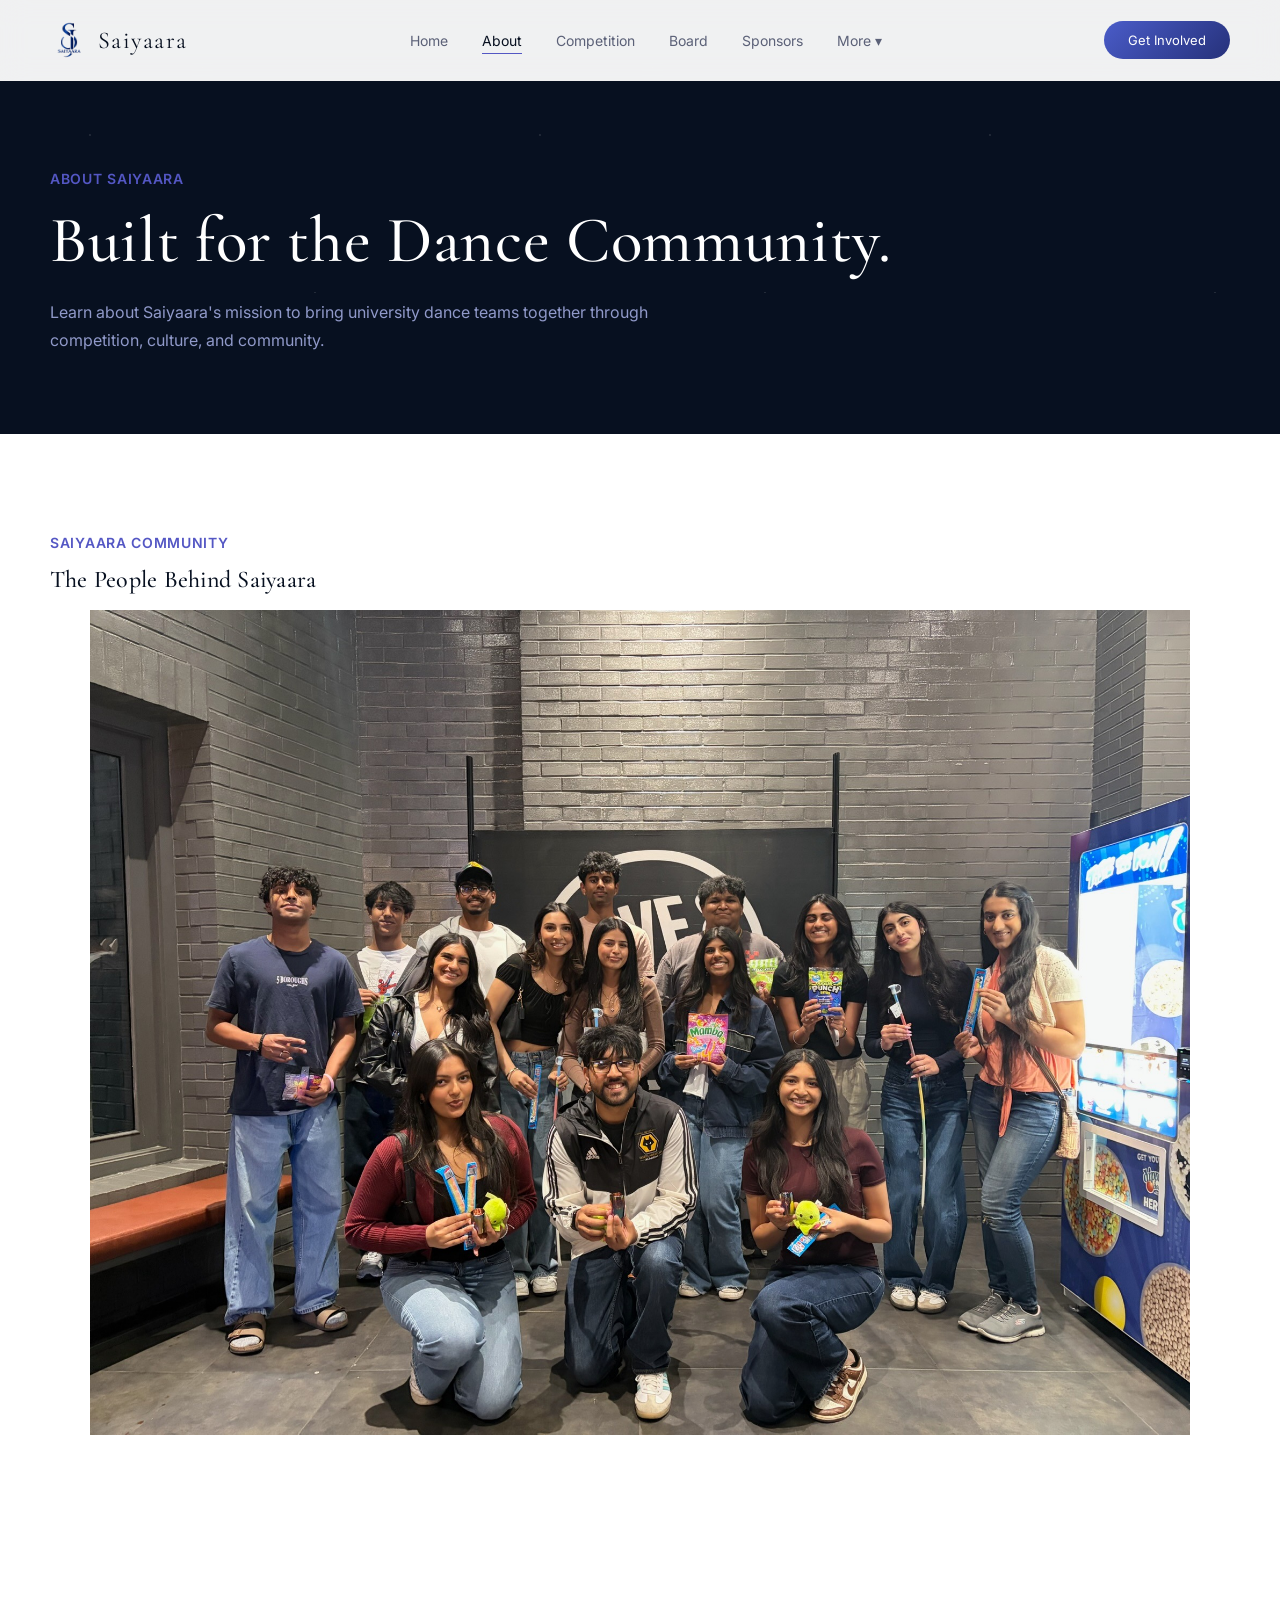
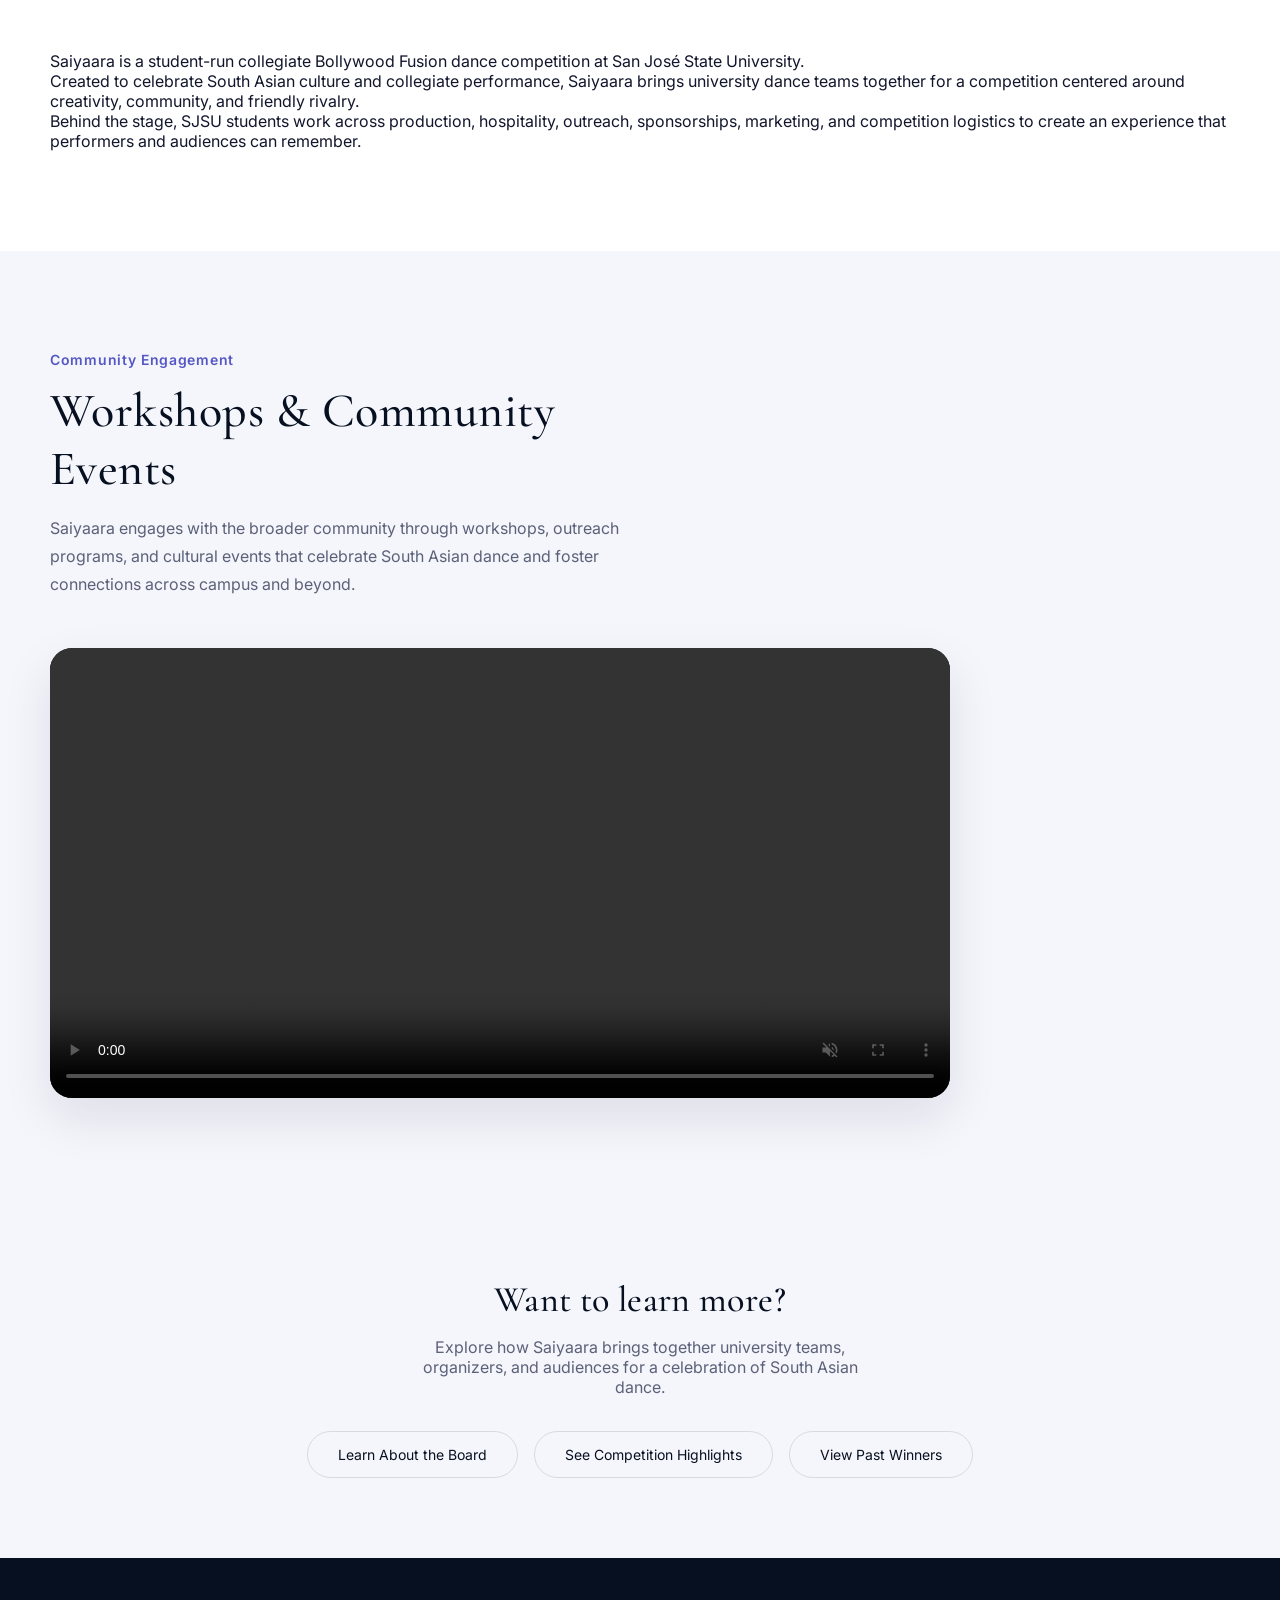
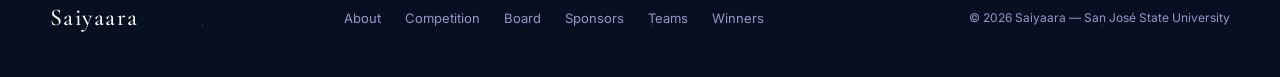
==== about.html @ f49c3f28 "added bonding pictures and placeholders" ====
<!DOCTYPE html>
<html lang="en">
<head>
  <meta charset="UTF-8">
  <meta name="viewport" content="width=device-width, initial-scale=1.0">
  <title>About — Saiyaara</title>
  <link rel="stylesheet" href="styles.css?v=6">
</head>

<body>

  <header id="siteHeader">
    <nav class="wrap">

      <a href="index.html" class="brand">
        <img
          src="logo-monogram.png"
          alt="Saiyaara monogram"
          class="brand-mark"
        >
        <span class="brand-name">Saiyaara</span>
      </a>

      <div class="nav-links" id="navLinks">
        <a href="index.html">Home</a>
        <a href="about.html" class="active">About</a>
        <a href="comp.html">Competition</a>
        <a href="team.html">Board</a>
        <a href="sponsors.html">Sponsors</a>

        <div class="dropdown">
          <a href="#" class="drop-btn">More ▾</a>

          <div class="dropdown-content">
            <a href="teams.html">Teams</a>
            <a href="winners.html">Winners</a>
            <a href="history.html">History</a>
          </div>
        </div>
      </div>

      <a href="join.html" class="nav-cta">
        Get Involved
      </a>

      <button
        class="menu-btn"
        id="menuBtn"
        type="button"
        aria-label="Toggle menu"
      >
        ☰
      </button>

    </nav>
  </header>


  <main>

    <!-- About Hero -->
    <section class="page-hero navy-band">

      <div class="stars"></div>

      <div class="wrap">

        <div class="kicker">
          ABOUT SAIYAARA
        </div>

        <h1>
          Built for the Dance Community.
        </h1>

        <p>
          Learn about Saiyaara's mission to bring university dance teams
          together through competition, culture, and community.
        </p>

      </div>

    </section>
<section class="page-photo-feature">
  <div class="wrap page-photo-feature-grid">
    <div class="page-photo-copy">
      <div class="kicker">SAIYAARA COMMUNITY</div>
      <h2>The People Behind Saiyaara</h2>
    </div>
    <figure class="page-photo-frame"><img src="images/saiyaara-community-1.jpg" alt="Saiyaara community members together" loading="lazy"></figure>
  </div>
</section>



    <!-- About Copy -->
    <section>

      <div class="wrap about-grid">

        <div class="about-copy">

          <p>
            Saiyaara is a student-run collegiate Bollywood Fusion dance
            competition at San José State University.
          </p>

          <p>
            Created to celebrate South Asian culture and collegiate
            performance, Saiyaara brings university dance teams together
            for a competition centered around creativity, community,
            and friendly rivalry.
          </p>

          <p>
            Behind the stage, SJSU students work across production,
            hospitality, outreach, sponsorships, marketing, and
            competition logistics to create an experience that
            performers and audiences can remember.
          </p>

        </div>

      </div>

    </section>


    <!-- Workshops & Community Events -->
    <section class="soft-bg">

      <div class="wrap">

        <div class="section-head">

          <div class="kicker">
            Community Engagement
          </div>

          <h2>
            Workshops & Community Events
          </h2>

          <p>
            Saiyaara engages with the broader community through workshops,
            outreach programs, and cultural events that celebrate South
            Asian dance and foster connections across campus and beyond.
          </p>

        </div>


        <div class="workshop-video">

          <video
            autoplay
            muted
            loop
            playsinline
            controls
            preload="metadata"
          >
           <!-- about.html -->
<source src="media/hiphop-workshop.mp4" type="video/mp4">

            Your browser does not support the video tag.
          </video>

        </div>

      </div>

    </section>


    <!-- Learn More -->
    <section class="soft-bg tight">

      <div class="wrap" style="text-align:center;">

        <h2
          style="
            font-size:clamp(26px,3.4vw,36px);
            margin-bottom:16px;
          "
        >
          Want to learn more?
        </h2>

        <p
          style="
            color:var(--muted);
            max-width:480px;
            margin:0 auto 28px;
          "
        >
          Explore how Saiyaara brings together university teams,
          organizers, and audiences for a celebration of South Asian dance.
        </p>

        <div
          class="hero-actions"
          style="justify-content:center;"
        >

          <a
            href="team.html"
            class="btn btn-ghost"
          >
            Learn About the Board
          </a>

          <a
            href="reel.html"
            class="btn btn-ghost"
          >
            See Competition Highlights
          </a>

          <a
            href="winners.html"
            class="btn btn-ghost"
          >
            View Past Winners
          </a>

        </div>

      </div>

    </section>

  </main>


  <footer class="navy-band">

    <div class="stars"></div>

    <div class="wrap footer-row">

      <span class="brand-name serif">
        Saiyaara
      </span>

      <div class="foot-links">
        <a href="about.html">About</a>
        <a href="comp.html">Competition</a>
        <a href="team.html">Board</a>
        <a href="sponsors.html">Sponsors</a>
        <a href="teams.html">Teams</a>
        <a href="winners.html">Winners</a>
      </div>

      <span class="copyline">
        © 2026 Saiyaara — San José State University
      </span>

    </div>

  </footer>


  <script src="script.js"></script>

</body>
</html>
---- styles.css ----
@import url('https://fonts.googleapis.com/css2?family=Cormorant+Garamond:wght@400;500;600&family=Inter:wght@400;500;600;700&display=swap');


/* =========================================================
   VARIABLES
   ========================================================= */

:root {
  --paper: #ffffff;
  --paper-soft: #f5f6fb;

  --navy-deep: #071020;
  --navy: #141d4d;
  --navy-mid: #26317a;

  --indigo-light: #4a5cc9;

  --periwinkle: #5457c4;
  --periwinkle-light: #dedcf7;

  --ink: #12162c;
  --muted: #5b6178;
  --muted-on-navy: #9099c9;

  --hairline: rgba(15, 23, 55, 0.12);
  --hairline-on-navy: rgba(167, 165, 230, 0.2);

  --shadow: 0 20px 50px rgba(15, 23, 55, 0.10);
}


/* =========================================================
   RESET
   ========================================================= */

* {
  box-sizing: border-box;
}

html {
  scroll-behavior: smooth;
}

body {
  margin: 0;

  min-height: 100vh;

  display: flex;
  flex-direction: column;

  overflow-x: hidden;

  background: var(--paper);

  color: var(--ink);

  font-family: 'Inter', sans-serif;

  -webkit-font-smoothing: antialiased;
}

main {
  width: 100%;
}

h1,
h2,
h3,
.serif {
  margin: 0;

  color: var(--navy-deep);

  font-family: 'Cormorant Garamond', serif;
  font-weight: 500;
  letter-spacing: 0.01em;
}

p {
  margin: 0;
}

a {
  color: inherit;
  text-decoration: none;
}

img {
  display: block;
  max-width: 100%;
}

.wrap {
  width: min(100% - 64px, 1180px);
  margin: 0 auto;
}

@media (max-width: 640px) {
  .wrap {
    width: min(100% - 40px, 1180px);
  }
}


/* =========================================================
   NAVIGATION
   ========================================================= */

header {
  position: fixed;
  top: 0;
  left: 0;
  right: 0;

  z-index: 100;

  padding: 18px 0;

  background: rgba(255, 255, 255, 0.94);

  border-bottom: 1px solid transparent;

  backdrop-filter: blur(14px);
  -webkit-backdrop-filter: blur(14px);

  transition:
    padding 0.25s ease,
    background 0.25s ease,
    border-color 0.25s ease;
}

header.scrolled {
  padding: 12px 0;

  border-color: var(--hairline);
}

nav.wrap {
  min-height: 44px;

  display: flex;
  align-items: center;
  justify-content: space-between;
}


/* Brand */

.brand {
  display: flex;
  align-items: center;

  gap: 10px;
}

.brand-mark {
  width: 38px;
  height: 38px;

  object-fit: contain;
}

.brand-name {
  color: var(--navy-deep);

  font-family: 'Cormorant Garamond', serif;

  font-size: 24px;

  letter-spacing: 0.06em;
}


/* Navigation links */

.nav-links {
  display: flex;
  align-items: center;

  gap: 34px;

  font-size: 14px;
}

.nav-links a {
  position: relative;

  padding: 5px 0;

  color: var(--muted);

  transition: color 0.2s ease;
}

.nav-links a:hover,
.nav-links a.active {
  color: var(--navy-deep);
}

.nav-links a::after {
  content: "";

  position: absolute;

  left: 0;
  bottom: 0;

  width: 0;
  height: 1px;

  background: var(--periwinkle);

  transition: width 0.25s ease;
}

.nav-links a:hover::after,
.nav-links a.active::after {
  width: 100%;
}


/* CTA */

.nav-cta {
  padding: 11px 24px;

  border-radius: 100px;

  color: white;

  background:
    linear-gradient(
      135deg,
      var(--indigo-light),
      var(--navy-mid)
    );

  font-size: 13px;

  transition:
    transform 0.2s ease,
    box-shadow 0.2s ease;
}

.nav-cta:hover {
  transform: translateY(-2px);

  box-shadow:
    0 10px 25px rgba(74, 92, 201, 0.35);
}


/* Mobile menu */

.menu-btn {
  display: none;

  border: 0;

  background: none;

  color: var(--navy-deep);

  font-size: 26px;

  cursor: pointer;
}


/* Dropdown */

.dropdown {
  position: relative;
}

.drop-btn {
  cursor: pointer;
}

.dropdown-content {
  position: absolute;

  top: calc(100% + 10px);
  left: -14px;

  display: none;

  min-width: 165px;

  overflow: hidden;

  border-radius: 10px;

  background: white;

  border: 1px solid var(--hairline);

  box-shadow:
    0 14px 35px rgba(10, 16, 41, 0.14);
}

.dropdown:hover .dropdown-content {
  display: block;
}

.dropdown-content a {
  display: block;

  padding: 12px 16px;
}

.dropdown-content a:hover {
  background: var(--paper-soft);
}


/* Homepage dark nav */

.homepage > #siteHeader {
  position: sticky;

  background: rgba(6, 14, 31, 0.96);

  border-bottom:
    1px solid rgba(255, 255, 255, 0.10);
}

.homepage .brand-name,
.homepage .nav-links a,
.homepage .drop-btn {
  color: #dce4ff;
}

.homepage .nav-links a:hover,
.homepage .nav-links a.active {
  color: white;
}

.homepage .menu-btn {
  color: white;
}

.homepage .dropdown-content {
  background: #0d1832;

  border-color:
    rgba(255, 255, 255, 0.12);
}

.homepage .dropdown-content a {
  color: #dce4ff;
}

.homepage .dropdown-content a:hover {
  color: white;

  background:
    rgba(84, 87, 196, 0.2);
}


/* Responsive navigation */

@media (max-width: 860px) {

  .nav-links {
    position: fixed;

    top: 0;
    right: 0;

    width: min(80vw, 340px);
    height: 100vh;

    display: flex;
    flex-direction: column;
    justify-content: center;

    gap: 26px;

    padding: 40px;

    background: white;

    transform: translateX(100%);

    transition: transform 0.35s ease;

    box-shadow:
      -20px 0 50px rgba(15, 23, 55, 0.15);
  }

  .homepage .nav-links {
    background: #071020;
  }

  .nav-links.open {
    transform: translateX(0);
  }

  .menu-btn {
    display: block;

    z-index: 120;
  }

  .nav-cta {
    display: none;
  }

  .dropdown-content {
    position: static;

    display: block;

    border: 0;

    background: transparent;

    box-shadow: none;
  }
}


/* =========================================================
   HOME HERO
   ========================================================= */

.hero-reference {
  position: relative;

  width: 100%;

  height: calc(100svh - 80px);

  min-height: 690px;

  max-height: 1000px;

  padding: 0;

  overflow: hidden;

  isolation: isolate;

  background: #061020;
}

.hero-reference-image {
  position: absolute;

  inset: 0;

  width: 100%;
  height: 100%;

  object-fit: cover;

  object-position: center center;

  z-index: 0;
}


/* Slight depth overlay */

.hero-reference::after {
  content: "";

  position: absolute;

  inset: 0;

  z-index: 1;

  pointer-events: none;

  background:
    linear-gradient(
      to bottom,
      rgba(2, 7, 20, 0.02),
      rgba(2, 7, 20, 0.12)
    );
}


/* =========================================================
   ANIMATED STARS
   ========================================================= */

.hero-starfield {
  position: absolute;

  inset: -10%;

  z-index: 2;

  pointer-events: none;

  mix-blend-mode: screen;
}

.starfield-one {
  background-image:

    radial-gradient(
      circle at 10% 20%,
      white 0 1px,
      transparent 1.8px
    ),

    radial-gradient(
      circle at 25% 45%,
      #dbe5ff 0 1px,
      transparent 2px
    ),

    radial-gradient(
      circle at 38% 15%,
      white 0 1px,
      transparent 1.8px
    ),

    radial-gradient(
      circle at 56% 36%,
      #d6e0ff 0 1px,
      transparent 1.8px
    ),

    radial-gradient(
      circle at 73% 16%,
      white 0 1px,
      transparent 2px
    ),

    radial-gradient(
      circle at 89% 42%,
      #dbe5ff 0 1px,
      transparent 1.8px
    );

  background-size:
    500px 400px;

  opacity: 0.55;

  animation:
    starDrift 24s linear infinite,
    starTwinkle 5s ease-in-out infinite alternate;
}

.starfield-two {
  background-image:

    radial-gradient(
      circle at 18% 28%,
      white 0 0.8px,
      transparent 1.5px
    ),

    radial-gradient(
      circle at 44% 55%,
      #cedcff 0 1px,
      transparent 1.7px
    ),

    radial-gradient(
      circle at 72% 34%,
      white 0 0.8px,
      transparent 1.5px
    ),

    radial-gradient(
      circle at 90% 64%,
      #d3e1ff 0 1px,
      transparent 1.7px
    );

  background-size:
    360px 310px;

  opacity: 0.4;

  animation:
    starDriftReverse 34s linear infinite,
    starTwinkle 6s ease-in-out infinite alternate;
}


/* Shooting stars */

.shooting-star {
  position: absolute;

  z-index: 3;

  width: 150px;
  height: 1px;

  opacity: 0;

  pointer-events: none;

  background:
    linear-gradient(
      90deg,
      transparent,
      rgba(255, 255, 255, 0.95)
    );

  filter:
    drop-shadow(
      0 0 5px rgba(200, 215, 255, 0.9)
    );
}

.shooting-star-one {
  top: 25%;
  left: -15%;

  animation:
    shootAcross 10s ease-in-out 2s infinite;
}

.shooting-star-two {
  top: 48%;
  left: -15%;

  transform: scale(0.7);

  animation:
    shootAcross 15s ease-in-out 7s infinite;
}


/* Mars glow */

.mars-glow {
  position: absolute;

  top: -15%;
  right: -10%;

  z-index: 2;

  width: 44vw;
  height: 44vw;

  pointer-events: none;

  border-radius: 50%;

  background:
    radial-gradient(
      circle,
      rgba(255, 151, 99, 0.18),
      rgba(225, 105, 70, 0.07) 40%,
      transparent 70%
    );

  filter: blur(20px);

  animation:
    marsPulse 7s ease-in-out infinite alternate;
}


/* Hero clickable areas */

.hero-reference-links {
  position: absolute;

  inset: 0;

  z-index: 5;
}

.hero-reference-links a {
  position: absolute;

  display: block;

  border-radius: 100px;
}

.ref-explore {
  left: 33.4%;
  top: 70.7%;

  width: 18.2%;
  height: 7.5%;
}

.ref-board-button {
  left: 52.7%;
  top: 70.7%;

  width: 13.2%;
  height: 7.5%;
}

.ref-scroll {
  left: 43%;
  top: 87%;

  width: 14%;
  height: 9%;
}


/* Animations */

@keyframes starTwinkle {

  from {
    opacity: 0.25;
  }

  to {
    opacity: 0.72;
  }

}

@keyframes starDrift {

  to {
    transform:
      translate3d(
        40px,
        20px,
        0
      );
  }

}

@keyframes starDriftReverse {

  to {
    transform:
      translate3d(
        -35px,
        18px,
        0
      );
  }

}

@keyframes shootAcross {

  0%,
  72% {
    opacity: 0;

    transform:
      translate3d(0, 0, 0)
      rotate(-18deg);
  }

  76% {
    opacity: 1;
  }

  100% {
    opacity: 0;

    transform:
      translate3d(
        125vw,
        -35vh,
        0
      )
      rotate(-18deg);
  }

}

@keyframes marsPulse {

  from {
    opacity: 0.5;

    transform:
      scale(0.97);
  }

  to {
    opacity: 0.9;

    transform:
      scale(1.04);
  }

}


/* =========================================================
   COMMUNITY PHOTOS
   ========================================================= */

.community-strip {
  padding: 85px 0 100px;

  background:
    linear-gradient(
      180deg,
      white,
      #f7f8fc
    );
}

.community-strip-head {
  max-width: 700px;

  margin:
    0 auto 42px;

  text-align: center;
}

.community-strip-head h2 {
  font-size:
    clamp(
      38px,
      5vw,
      56px
    );
}

.community-strip-head p {
  margin-top: 12px;

  color: var(--muted);

  line-height: 1.7;
}

.community-photo-grid {
  display: grid;

  grid-template-columns:
    1.25fr
    0.875fr
    0.875fr;

  gap: 18px;
}

.community-photo {
  margin: 0;

  min-height: 340px;

  overflow: hidden;

  border-radius: 22px;

  background: var(--navy-deep);

  box-shadow:
    0 22px 55px rgba(10, 16, 41, 0.13);
}

.community-photo-wide {
  min-height: 420px;
}

.community-photo img {
  width: 100%;
  height: 100%;

  object-fit: cover;

  transition:
    transform 0.55s ease;
}

.community-photo:hover img {
  transform: scale(1.03);
}


/* =========================================================
   HOMEPAGE ABOUT
   ========================================================= */

.home-about {
  padding: 105px 0;

  background: white;
}

.home-about-stack {
  display: flex;
  flex-direction: column;
  align-items: center;

  gap: 58px;
}


/* Video */

.about-video {
  width:
    min(
      100%,
      1120px
    );

  aspect-ratio: 16 / 9;

  overflow: hidden;

  border-radius: 24px;

  background: #071020;

  box-shadow:
    0 28px 70px rgba(10, 16, 41, 0.16);
}

.about-video video {
  display: block;

  width: 100%;
  height: 100%;

  object-fit: cover;

  background: #071020;
}


/* About text */

.about-copy-centered {
  width:
    min(
      100%,
      820px
    );

  margin: 0 auto;

  text-align: center;
}

.kicker {
  margin-bottom: 14px;

  color: var(--periwinkle);

  font-size: 14px;

  font-weight: 600;

  letter-spacing: 0.05em;
}

.about-title {
  margin-bottom: 26px;

  font-size:
    clamp(
      38px,
      5vw,
      60px
    );

  line-height: 1.05;
}

.about-copy-centered p {
  max-width: 760px;

  margin:
    0 auto 20px;

  color: var(--muted);

  font-size: 17px;

  line-height: 1.85;
}


/* =========================================================
   GENERAL SECTIONS
   ========================================================= */

section {
  padding: 100px 0;
}

section.tight {
  padding: 80px 0;
}

.soft-bg {
  background: var(--paper-soft);
}

.section-head {
  max-width: 640px;

  margin-bottom: 50px;
}

.section-head h2 {
  font-size:
    clamp(
      32px,
      4vw,
      48px
    );
}

.section-head p {
  margin-top: 16px;

  color: var(--muted);

  line-height: 1.75;
}


/* =========================================================
   INTERIOR PAGE HERO
   ========================================================= */

.navy-band {
  position: relative;

  isolation: isolate;

  background: var(--navy-deep);

  color: white;
}

.navy-band .stars {
  position: absolute;

  inset: 0;

  z-index: 0;

  pointer-events: none;

  background-image:

    radial-gradient(
      1px 1px at 20% 30%,
      rgba(255,255,255,.6),
      transparent
    ),

    radial-gradient(
      1px 1px at 70% 65%,
      rgba(255,255,255,.4),
      transparent
    ),

    radial-gradient(
      1px 1px at 45% 15%,
      rgba(255,255,255,.5),
      transparent
    );

  background-size:
    450px 450px;

  opacity: 0.55;
}

.navy-band > * {
  position: relative;

  z-index: 1;
}

.navy-band h1,
.navy-band h2,
.navy-band h3 {
  color: white;
}

.page-hero {
  padding:
    170px 0 80px;
}

.page-hero h1 {
  font-size:
    clamp(
      42px,
      6vw,
      65px
    );
}

.page-hero p {
  max-width: 600px;

  margin-top: 18px;

  color: var(--muted-on-navy);

  line-height: 1.75;
}


/* =========================================================
   BUTTONS
   ========================================================= */

.btn {
  display: inline-flex;
  align-items: center;
  justify-content: center;

  padding:
    14px 30px;

  border:
    1px solid transparent;

  border-radius:
    100px;

  font-family:
    'Inter',
    sans-serif;

  font-size: 14px;

  cursor: pointer;

  transition:
    transform 0.2s ease,
    box-shadow 0.2s ease,
    border-color 0.2s ease;
}

.btn:hover {
  transform:
    translateY(-2px);
}

.btn-solid {
  color: white;

  background:
    linear-gradient(
      135deg,
      var(--indigo-light),
      var(--navy-mid)
    );
}

.btn-solid:hover {
  box-shadow:
    0 14px 30px rgba(74, 92, 201, 0.35);
}

.btn-ghost {
  color: var(--navy-deep);

  border-color: var(--hairline);
}

.navy-band .btn-ghost {
  color: white;

  border-color:
    rgba(255, 255, 255, 0.24);
}

.hero-actions {
  display: flex;
  justify-content: center;

  gap: 16px;

  margin-top: 34px;

  flex-wrap: wrap;
}


/* =========================================================
   WORKSHOP VIDEO
   ========================================================= */

.workshop-video {
  width:
    min(
      100%,
      900px
    );

  overflow: hidden;

  border-radius: 22px;

  background: var(--navy-deep);

  box-shadow: var(--shadow);
}

.workshop-video video {
  display: block;

  width: 100%;
  height: auto;
}


/* =========================================================
   TEAM
   ========================================================= */

.team-roster {
  padding:
    90px 0 110px;
}

.committee-list {
  display: flex;
  flex-direction: column;

  gap: 70px;
}

.committee {
  display: grid;

  grid-template-columns:
    minmax(210px, 0.7fr)
    minmax(0, 2fr);

  gap: 60px;
}

.committee-heading {
  display: flex;
  align-items: center;

  gap: 14px;
}

.committee-number {
  color: var(--periwinkle);

  font-size: 11px;

  font-weight: 600;
}

.team-grid {
  display: grid;

  grid-template-columns:
    repeat(
      3,
      minmax(0, 1fr)
    );

  gap: 16px;
}

.team-card {
  min-height: 92px;

  display: flex;
  align-items: center;

  gap: 14px;

  padding: 17px;

  border:
    1px solid var(--hairline);

  border-radius: 12px;

  transition:
    transform 0.2s ease,
    box-shadow 0.2s ease;
}

.team-card:hover {
  transform:
    translateY(-3px);

  box-shadow: var(--shadow);
}

.avatar {
  width: 54px;
  height: 54px;

  flex:
    0 0 54px;

  display: flex;
  align-items: center;
  justify-content: center;

  border-radius: 50%;

  color: white;

  background:
    linear-gradient(
      150deg,
      var(--indigo-light),
      var(--navy)
    );

  font-family:
    'Cormorant Garamond',
    serif;

  font-size: 20px;
}


/* =========================================================
   TIMELINE
   ========================================================= */

.timeline {
  margin-left: 8px;

  border-left:
    1px solid var(--hairline);
}

.tl-item {
  position: relative;

  padding:
    0 0 50px 40px;
}

.tl-item::before {
  content: "";

  position: absolute;

  top: 4px;
  left: -6px;

  width: 11px;
  height: 11px;

  border:
    2px solid var(--periwinkle);

  border-radius: 50%;

  background: white;
}

.tl-year {
  margin-bottom: 8px;

  color: var(--periwinkle);

  font-weight: 600;
}

.tl-item h3 {
  margin-bottom: 8px;

  font-size: 24px;
}

.tl-item p {
  max-width: 600px;

  color: var(--muted);

  line-height: 1.75;
}


/* =========================================================
   PROGRESS CARDS
   ========================================================= */

.progress-section {
  flex: 1;

  padding:
    90px 0 110px;
}

.progress-card {
  max-width: 760px;

  margin: auto;

  padding:
    64px 48px;

  text-align: center;

  border:
    1px solid var(--hairline);

  border-radius: 20px;

  background:
    linear-gradient(
      white,
      var(--paper-soft)
    );

  box-shadow: var(--shadow);
}

.progress-card h2 {
  margin-bottom: 18px;

  font-size:
    clamp(
      38px,
      5vw,
      58px
    );
}

.progress-card p {
  max-width: 560px;

  margin: auto;

  color: var(--muted);

  line-height: 1.75;
}

.progress-pill {
  display: inline-flex;

  margin-top: 28px;

  padding:
    9px 16px;

  border:
    1px solid var(--hairline);

  border-radius:
    100px;

  color: var(--navy-mid);

  font-size: 12px;

  font-weight: 600;
}


/* =========================================================
   JOIN FORM
   ========================================================= */

.join-grid {
  display: grid;

  grid-template-columns:
    0.9fr
    1.1fr;

  gap: 70px;
}

.join-copy p {
  margin-top: 16px;

  color: var(--muted);

  line-height: 1.75;
}

form {
  display: flex;
  flex-direction: column;

  gap: 18px;
}

.field-row {
  display: grid;

  grid-template-columns:
    1fr 1fr;

  gap: 18px;
}

label {
  display: block;

  margin-bottom: 7px;

  color: var(--muted);

  font-size: 13px;
}

input,
textarea,
select {
  width: 100%;

  padding:
    10px 0;

  border: 0;

  border-bottom:
    1px solid var(--hairline);

  outline: none;

  background: transparent;

  color: var(--navy-deep);

  font-family:
    'Inter',
    sans-serif;

  font-size: 15px;
}

textarea {
  min-height: 90px;

  resize: vertical;
}


/* =========================================================
   CTA
   ========================================================= */

.cta-band {
  text-align: center;
}

.cta-band h2 {
  font-size:
    clamp(
      36px,
      5vw,
      52px
    );
}

.cta-band p {
  max-width: 520px;

  margin:
    18px auto 0;

  color: var(--muted-on-navy);

  line-height: 1.75;
}


/* =========================================================
   FOOTER
   ========================================================= */

footer {
  margin-top: auto;

  padding:
    45px 0;
}

.footer-row {
  display: flex;
  align-items: center;
  justify-content: space-between;

  gap: 20px;

  flex-wrap: wrap;
}

.footer-row .brand-name {
  color: white;
}

.foot-links {
  display: flex;

  gap: 24px;

  color: var(--muted-on-navy);

  font-size: 13px;

  flex-wrap: wrap;
}

.foot-links a:hover {
  color: white;
}

.copyline {
  color: var(--muted-on-navy);

  font-size: 12px;
}


/* =========================================================
   MOBILE
   ========================================================= */

@media (max-width: 900px) {

  .community-photo-grid {
    grid-template-columns:
      1fr 1fr;
  }

  .community-photo-wide {
    grid-column: 1 / -1;
  }

  .committee {
    grid-template-columns: 1fr;
  }

  .join-grid {
    grid-template-columns: 1fr;
  }

}


@media (max-width: 760px) {

  .hero-reference {
    height: auto;

    min-height: 0;

    aspect-ratio: 10 / 15;
  }

  .hero-reference-image {
    object-position:
      center center;
  }

  .hero-reference-links {
    display: none;
  }

  .home-about {
    padding:
      75px 0;
  }

  .home-about-stack {
    gap: 40px;
  }

  .about-video {
    border-radius: 16px;
  }

  .team-grid {
    grid-template-columns:
      repeat(
        2,
        minmax(0, 1fr)
      );
  }

}


@media (max-width: 600px) {

  section {
    padding:
      65px 0;
  }

  .community-photo-grid {
    grid-template-columns: 1fr;
  }

  .community-photo-wide {
    grid-column: auto;
  }

  .community-photo,
  .community-photo-wide {
    min-height: 280px;
  }

  .team-grid {
    grid-template-columns: 1fr;
  }

  .field-row {
    grid-template-columns: 1fr;
  }

  .footer-row {
    flex-direction: column;

    text-align: center;
  }

  .foot-links {
    justify-content: center;
  }

}


/* Respect reduced-motion settings */

@media (prefers-reduced-motion: reduce) {

  .hero-starfield,
  .shooting-star,
  .mars-glow,
  .community-photo img {
    animation: none !important;

    transition: none !important;
  }

}
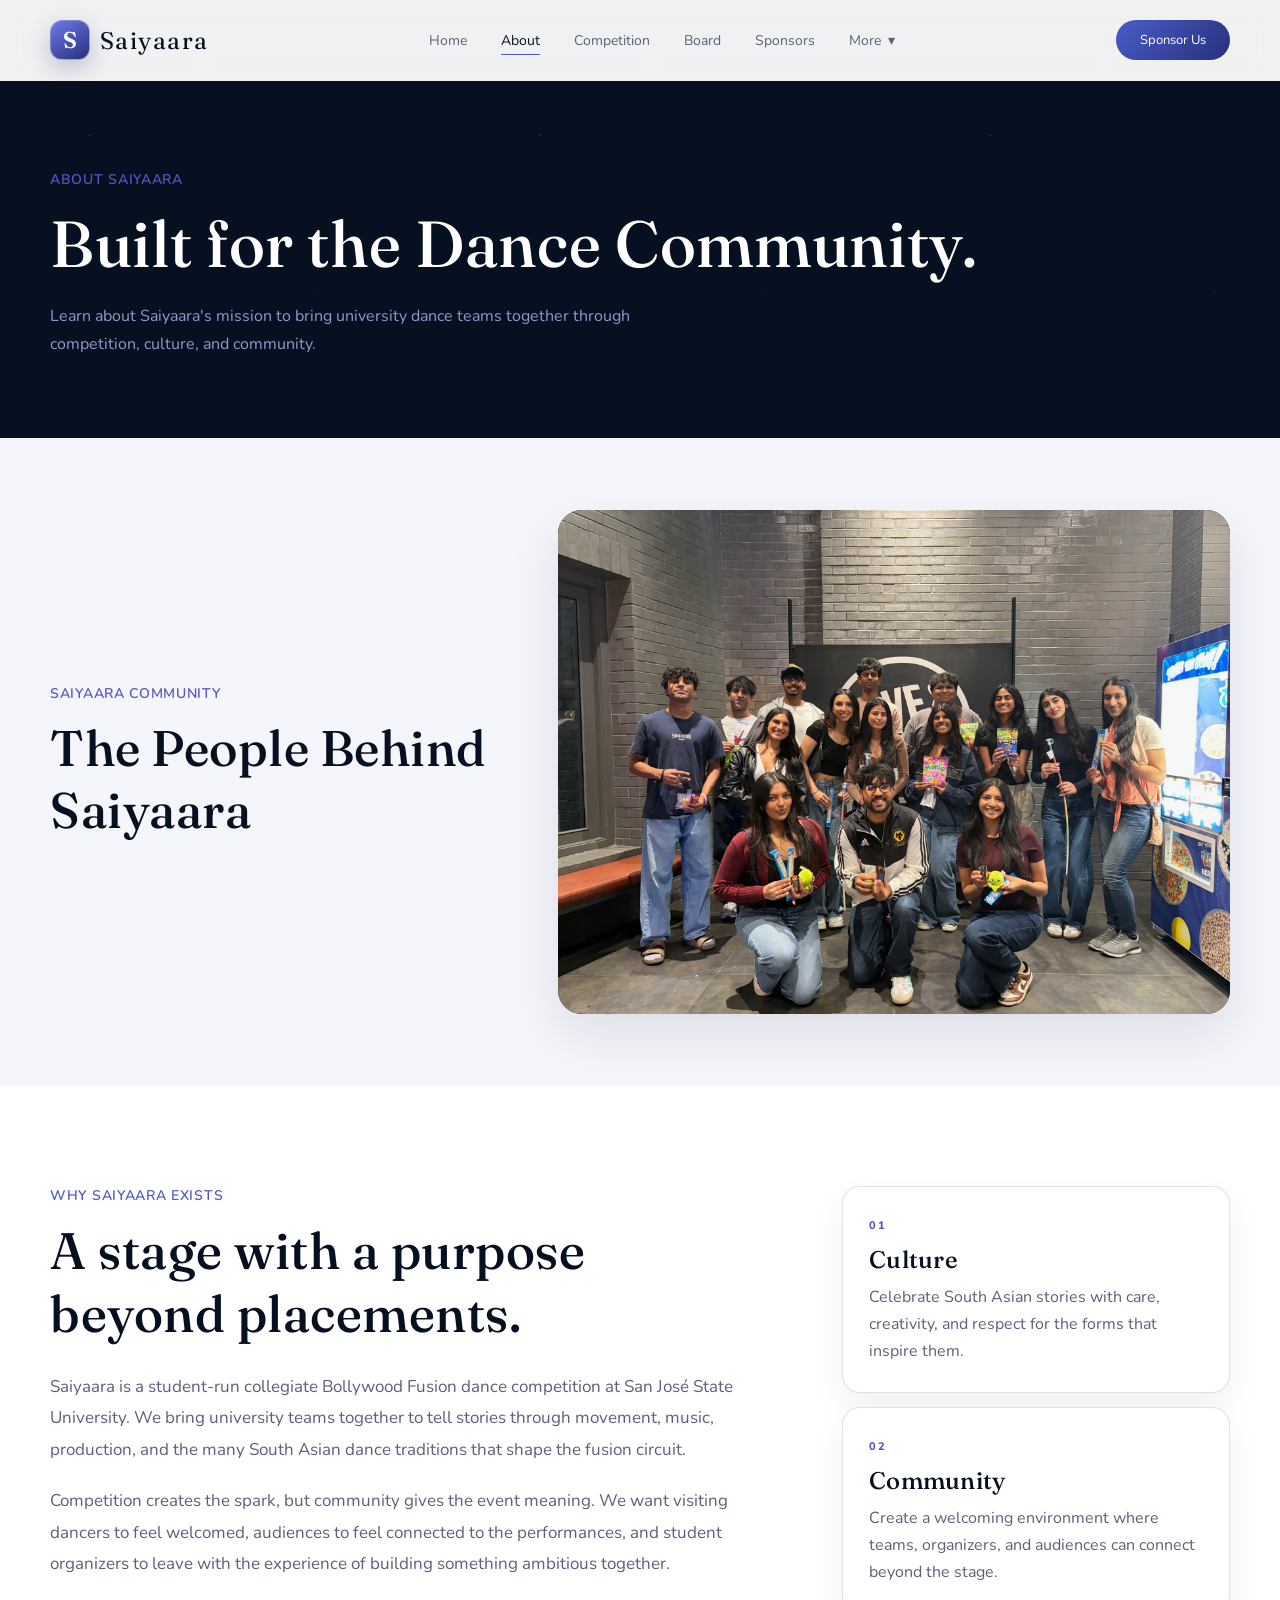
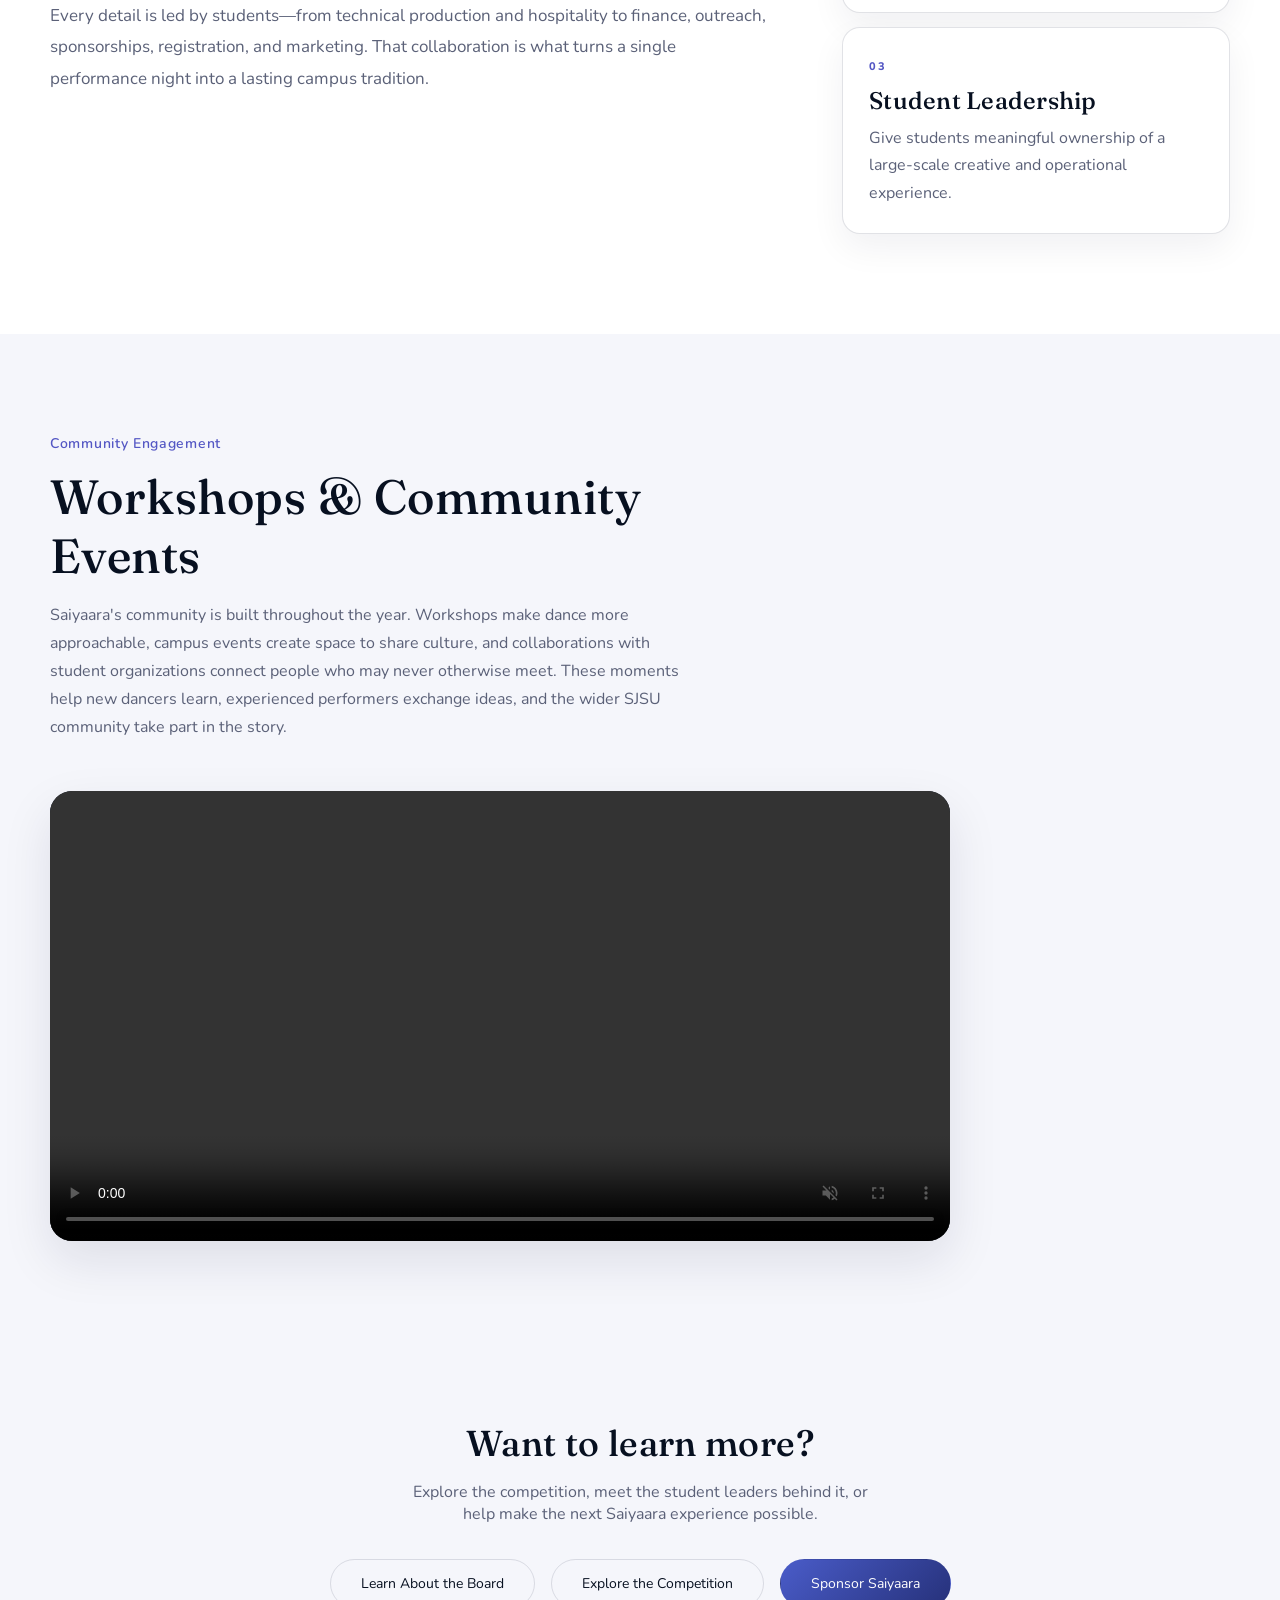
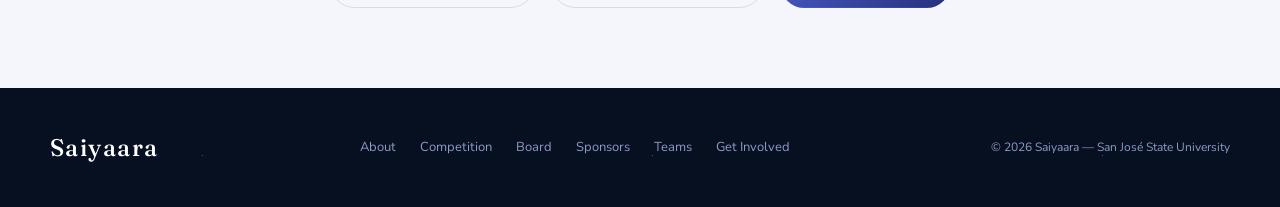
==== commit d569c55d: "Refresh branding, navigation, and site content" ====
--- a/about.html
+++ b/about.html
@@ -4,7 +4,7 @@
   <meta charset="UTF-8">
   <meta name="viewport" content="width=device-width, initial-scale=1.0">
   <title>About — Saiyaara</title>
-  <link rel="stylesheet" href="styles.css?v=6">
+  <link rel="stylesheet" href="styles.css?v=7">
 </head>
 
 <body>
@@ -29,18 +29,18 @@
         <a href="sponsors.html">Sponsors</a>
 
         <div class="dropdown">
-          <a href="#" class="drop-btn">More ▾</a>
+          <button class="drop-btn" type="button" aria-expanded="false">More <span aria-hidden="true">▾</span></button>
 
           <div class="dropdown-content">
             <a href="teams.html">Teams</a>
-            <a href="winners.html">Winners</a>
-            <a href="history.html">History</a>
+            <a href="join.html">Get Involved</a>
+            <a href="reel.html">Competition Highlights</a>
           </div>
         </div>
       </div>
 
-      <a href="join.html" class="nav-cta">
-        Get Involved
+      <a href="sponsors.html#partner" class="nav-cta">
+        Sponsor Us
       </a>
 
       <button
@@ -48,6 +48,7 @@
         id="menuBtn"
         type="button"
         aria-label="Toggle menu"
+        aria-expanded="false"
       >
         ☰
       </button>
@@ -96,31 +97,20 @@
     <!-- About Copy -->
     <section>
 
-      <div class="wrap about-grid">
-
-        <div class="about-copy">
-
-          <p>
-            Saiyaara is a student-run collegiate Bollywood Fusion dance
-            competition at San José State University.
-          </p>
-
-          <p>
-            Created to celebrate South Asian culture and collegiate
-            performance, Saiyaara brings university dance teams together
-            for a competition centered around creativity, community,
-            and friendly rivalry.
-          </p>
-
-          <p>
-            Behind the stage, SJSU students work across production,
-            hospitality, outreach, sponsorships, marketing, and
-            competition logistics to create an experience that
-            performers and audiences can remember.
-          </p>
-
-        </div>
-
+      <div class="wrap about-story-grid">
+        <div class="about-copy about-long-copy">
+          <div class="kicker">WHY SAIYAARA EXISTS</div>
+          <h2>A stage with a purpose beyond placements.</h2>
+          <p>Saiyaara is a student-run collegiate Bollywood Fusion dance competition at San José State University. We bring university teams together to tell stories through movement, music, production, and the many South Asian dance traditions that shape the fusion circuit.</p>
+          <p>Competition creates the spark, but community gives the event meaning. We want visiting dancers to feel welcomed, audiences to feel connected to the performances, and student organizers to leave with the experience of building something ambitious together.</p>
+          <p>Every detail is led by students—from technical production and hospitality to finance, outreach, sponsorships, registration, and marketing. That collaboration is what turns a single performance night into a lasting campus tradition.</p>
+        </div>
+
+        <div class="value-stack" aria-label="Saiyaara values">
+          <article class="value-card"><span>01</span><h3>Culture</h3><p>Celebrate South Asian stories with care, creativity, and respect for the forms that inspire them.</p></article>
+          <article class="value-card"><span>02</span><h3>Community</h3><p>Create a welcoming environment where teams, organizers, and audiences can connect beyond the stage.</p></article>
+          <article class="value-card"><span>03</span><h3>Student Leadership</h3><p>Give students meaningful ownership of a large-scale creative and operational experience.</p></article>
+        </div>
       </div>
 
     </section>
@@ -142,9 +132,7 @@
           </h2>
 
           <p>
-            Saiyaara engages with the broader community through workshops,
-            outreach programs, and cultural events that celebrate South
-            Asian dance and foster connections across campus and beyond.
+            Saiyaara's community is built throughout the year. Workshops make dance more approachable, campus events create space to share culture, and collaborations with student organizations connect people who may never otherwise meet. These moments help new dancers learn, experienced performers exchange ideas, and the wider SJSU community take part in the story.
           </p>
 
         </div>
@@ -194,8 +182,8 @@
             margin:0 auto 28px;
           "
         >
-          Explore how Saiyaara brings together university teams,
-          organizers, and audiences for a celebration of South Asian dance.
+          Explore the competition, meet the student leaders behind it,
+          or help make the next Saiyaara experience possible.
         </p>
 
         <div
@@ -211,17 +199,17 @@
           </a>
 
           <a
-            href="reel.html"
+            href="comp.html"
             class="btn btn-ghost"
           >
-            See Competition Highlights
+            Explore the Competition
           </a>
 
           <a
-            href="winners.html"
-            class="btn btn-ghost"
-          >
-            View Past Winners
+            href="sponsors.html#partner"
+            class="btn btn-solid"
+          >
+            Sponsor Saiyaara
           </a>
 
         </div>
@@ -249,7 +237,7 @@
         <a href="team.html">Board</a>
         <a href="sponsors.html">Sponsors</a>
         <a href="teams.html">Teams</a>
-        <a href="winners.html">Winners</a>
+        <a href="join.html">Get Involved</a>
       </div>
 
       <span class="copyline">
@@ -264,4 +252,4 @@
   <script src="script.js"></script>
 
 </body>
-</html>+</html>
--- a/styles.css
+++ b/styles.css
@@ -1,4 +1,4 @@
-@import url('https://fonts.googleapis.com/css2?family=Cormorant+Garamond:wght@400;500;600&family=Inter:wght@400;500;600;700&display=swap');
+@import url('https://fonts.googleapis.com/css2?family=Fraunces:wght@400;500;600&family=Nunito:wght@400;500;600;700&display=swap');
 
 
 /* =========================================================
@@ -39,6 +39,7 @@
 
 html {
   scroll-behavior: smooth;
+  overflow-x: hidden;
 }
 
 body {
@@ -55,7 +56,7 @@
 
   color: var(--ink);
 
-  font-family: 'Inter', sans-serif;
+  font-family: 'Nunito', sans-serif;
 
   -webkit-font-smoothing: antialiased;
 }
@@ -72,7 +73,7 @@
 
   color: var(--navy-deep);
 
-  font-family: 'Cormorant Garamond', serif;
+  font-family: 'Fraunces', serif;
   font-weight: 500;
   letter-spacing: 0.01em;
 }
@@ -154,17 +155,38 @@
   gap: 10px;
 }
 
-.brand-mark {
+.brand::before {
+  content: "S";
+
   width: 38px;
   height: 38px;
 
-  object-fit: contain;
+  display: grid;
+  place-items: center;
+  flex: 0 0 38px;
+
+  border: 1px solid rgba(255, 255, 255, 0.38);
+  border-radius: 12px;
+
+  color: white;
+  background:
+    linear-gradient(145deg, #6f79ec, var(--navy-mid));
+
+  font-family: 'Fraunces', serif;
+  font-size: 23px;
+  font-weight: 600;
+
+  box-shadow: 0 8px 22px rgba(38, 49, 122, 0.24);
+}
+
+.brand-mark {
+  display: none;
 }
 
 .brand-name {
   color: var(--navy-deep);
 
-  font-family: 'Cormorant Garamond', serif;
+  font-family: 'Fraunces', serif;
 
   font-size: 24px;
 
@@ -194,7 +216,10 @@
 }
 
 .nav-links a:hover,
-.nav-links a.active {
+.nav-links a.active,
+.drop-btn:hover,
+.drop-btn.active,
+.dropdown.open .drop-btn {
   color: var(--navy-deep);
 }
 
@@ -275,13 +300,33 @@
 }
 
 .drop-btn {
+  appearance: none;
+
+  padding: 5px 0;
+
+  border: 0;
+  background: transparent;
+
+  color: var(--muted);
+  font: inherit;
+
   cursor: pointer;
+}
+
+.drop-btn span {
+  display: inline-block;
+  margin-left: 3px;
+  transition: transform 0.2s ease;
+}
+
+.dropdown.open .drop-btn span {
+  transform: rotate(180deg);
 }
 
 .dropdown-content {
   position: absolute;
 
-  top: calc(100% + 10px);
+  top: 100%;
   left: -14px;
 
   display: none;
@@ -300,7 +345,9 @@
     0 14px 35px rgba(10, 16, 41, 0.14);
 }
 
-.dropdown:hover .dropdown-content {
+.dropdown:hover .dropdown-content,
+.dropdown:focus-within .dropdown-content,
+.dropdown.open .dropdown-content {
   display: block;
 }
 
@@ -332,8 +379,20 @@
   color: #dce4ff;
 }
 
+.homepage .brand::before {
+  border-color: rgba(222, 220, 247, 0.5);
+  background:
+    linear-gradient(145deg, #9ca5ff, #4a5cc9);
+  box-shadow:
+    0 0 0 4px rgba(156, 165, 255, 0.08),
+    0 8px 24px rgba(0, 0, 0, 0.22);
+}
+
 .homepage .nav-links a:hover,
-.homepage .nav-links a.active {
+.homepage .nav-links a.active,
+.homepage .drop-btn:hover,
+.homepage .drop-btn.active,
+.homepage .dropdown.open .drop-btn {
   color: white;
 }
 
@@ -412,13 +471,24 @@
   .dropdown-content {
     position: static;
 
+    display: none;
+
+    margin-top: 10px;
+
+    border: 0;
+
+    background: transparent;
+
+    box-shadow: none;
+  }
+
+  .dropdown:hover .dropdown-content,
+  .dropdown:focus-within .dropdown-content {
+    display: none;
+  }
+
+  .dropdown.open .dropdown-content {
     display: block;
-
-    border: 0;
-
-    background: transparent;
-
-    box-shadow: none;
   }
 }
 
@@ -666,46 +736,117 @@
 }
 
 
-/* Hero clickable areas */
-
-.hero-reference-links {
+/* Readable hero content over the supplied event artwork */
+
+.hero-content {
   position: absolute;
 
-  inset: 0;
-
-  z-index: 5;
-}
-
-.hero-reference-links a {
-  position: absolute;
-
-  display: block;
-
-  border-radius: 100px;
-}
-
-.ref-explore {
-  left: 33.4%;
-  top: 70.7%;
-
-  width: 18.2%;
-  height: 7.5%;
-}
-
-.ref-board-button {
-  left: 52.7%;
-  top: 70.7%;
-
-  width: 13.2%;
-  height: 7.5%;
-}
-
-.ref-scroll {
-  left: 43%;
-  top: 87%;
-
-  width: 14%;
-  height: 9%;
+  top: 6%;
+  bottom: 13%;
+  left: 50%;
+
+  z-index: 6;
+
+  width: min(calc(100% - 48px), 690px);
+
+  padding: clamp(30px, 4vw, 48px);
+
+  display: flex;
+  flex-direction: column;
+  align-items: center;
+  justify-content: center;
+
+  border: 1px solid rgba(222, 220, 247, 0.24);
+  border-radius: 30px;
+
+  color: white;
+  background:
+    linear-gradient(145deg, rgba(6, 14, 31, 0.93), rgba(16, 25, 65, 0.88));
+
+  text-align: center;
+
+  box-shadow:
+    0 30px 80px rgba(0, 0, 0, 0.34),
+    inset 0 1px rgba(255, 255, 255, 0.08);
+
+  backdrop-filter: blur(14px);
+  -webkit-backdrop-filter: blur(14px);
+
+  transform: translateX(-50%);
+}
+
+.hero-emblem {
+  width: 72px;
+  height: 72px;
+
+  display: grid;
+  place-items: center;
+
+  margin: 0 auto 18px;
+
+  border: 1px solid rgba(255, 255, 255, 0.52);
+  border-radius: 22px;
+
+  color: white;
+  background:
+    linear-gradient(145deg, #8f99ff, #344bbd);
+
+  font-family: 'Fraunces', serif;
+  font-size: 44px;
+  font-weight: 600;
+
+  box-shadow:
+    0 0 0 7px rgba(143, 153, 255, 0.09),
+    0 16px 35px rgba(0, 0, 0, 0.25);
+}
+
+.hero-eyebrow {
+  margin-bottom: 6px;
+
+  color: #c9d2ff;
+
+  font-size: 12px;
+  font-weight: 700;
+  letter-spacing: 0.2em;
+  text-transform: uppercase;
+}
+
+.hero-content h1 {
+  color: white;
+
+  font-size: clamp(52px, 7vw, 78px);
+  line-height: 0.98;
+}
+
+.hero-subtitle {
+  margin-top: 14px;
+
+  color: #eef1ff;
+
+  font-size: clamp(16px, 2vw, 20px);
+  font-weight: 700;
+}
+
+.hero-summary {
+  max-width: 560px;
+
+  margin: 14px auto 0;
+
+  color: #b8c1e8;
+
+  font-size: 15px;
+  line-height: 1.7;
+}
+
+.hero-content .btn-ghost {
+  color: white;
+  border-color: rgba(255, 255, 255, 0.4);
+  background: rgba(255, 255, 255, 0.04);
+}
+
+.hero-content .btn-ghost:hover {
+  border-color: rgba(255, 255, 255, 0.72);
+  background: rgba(255, 255, 255, 0.08);
 }
 
 
@@ -987,6 +1128,213 @@
   line-height: 1.85;
 }
 
+.text-link {
+  display: inline-flex;
+  align-items: center;
+  gap: 7px;
+
+  margin-top: 8px;
+
+  color: var(--periwinkle);
+
+  font-size: 14px;
+  font-weight: 700;
+}
+
+.text-link span {
+  transition: transform 0.2s ease;
+}
+
+.text-link:hover span {
+  transform: translateX(3px);
+}
+
+
+/* =========================================================
+   SHARED EDITORIAL LAYOUTS
+   ========================================================= */
+
+.page-photo-feature {
+  padding: 72px 0;
+  background: var(--paper-soft);
+}
+
+.page-photo-feature-grid {
+  display: grid;
+  grid-template-columns: minmax(0, 0.8fr) minmax(0, 1.2fr);
+  align-items: center;
+  gap: 60px;
+}
+
+.page-photo-copy h2 {
+  font-size: clamp(34px, 4vw, 50px);
+}
+
+.page-photo-frame {
+  min-height: 360px;
+  margin: 0;
+  overflow: hidden;
+
+  border-radius: 24px;
+
+  background: var(--navy-deep);
+  box-shadow: var(--shadow);
+}
+
+.page-photo-frame img {
+  width: 100%;
+  height: 100%;
+  min-height: 360px;
+
+  object-fit: cover;
+}
+
+.about-story-grid {
+  display: grid;
+  grid-template-columns: minmax(0, 1.3fr) minmax(280px, 0.7fr);
+  gap: 72px;
+  align-items: start;
+}
+
+.about-long-copy h2 {
+  margin-bottom: 26px;
+  font-size: clamp(36px, 4vw, 52px);
+}
+
+.about-long-copy p {
+  margin-bottom: 20px;
+
+  color: var(--muted);
+
+  font-size: 17px;
+  line-height: 1.85;
+}
+
+.value-stack {
+  display: grid;
+  gap: 14px;
+}
+
+.value-card,
+.info-card {
+  padding: 26px;
+
+  border: 1px solid var(--hairline);
+  border-radius: 18px;
+
+  background: white;
+  box-shadow: 0 14px 35px rgba(15, 23, 55, 0.06);
+}
+
+.value-card > span,
+.info-card-number {
+  display: inline-block;
+  margin-bottom: 12px;
+
+  color: var(--periwinkle);
+
+  font-size: 11px;
+  font-weight: 800;
+  letter-spacing: 0.14em;
+}
+
+.value-card h3,
+.info-card h3 {
+  margin-bottom: 10px;
+  font-size: 24px;
+}
+
+.value-card p,
+.info-card p {
+  color: var(--muted);
+  line-height: 1.7;
+}
+
+.info-card-grid {
+  display: grid;
+  grid-template-columns: repeat(3, minmax(0, 1fr));
+  gap: 20px;
+}
+
+.info-card {
+  min-height: 100%;
+}
+
+.info-card .text-link {
+  margin-top: 18px;
+}
+
+.experience-grid,
+.partner-intro {
+  display: grid;
+  grid-template-columns: minmax(0, 0.85fr) minmax(0, 1.15fr);
+  gap: 72px;
+  align-items: start;
+}
+
+.experience-grid h2,
+.partner-intro h2 {
+  font-size: clamp(36px, 4vw, 52px);
+}
+
+.experience-copy p,
+.partner-intro > p {
+  margin-bottom: 20px;
+
+  color: var(--muted);
+
+  font-size: 17px;
+  line-height: 1.8;
+}
+
+.experience-copy .hero-actions {
+  justify-content: flex-start;
+}
+
+.partner-section {
+  padding: 100px 0;
+}
+
+.partner-intro {
+  margin-bottom: 48px;
+}
+
+.sponsor-card-grid {
+  margin-bottom: 36px;
+}
+
+.sponsor-cta {
+  padding: 36px;
+
+  display: flex;
+  align-items: center;
+  justify-content: space-between;
+  gap: 32px;
+
+  border-radius: 22px;
+
+  color: white;
+  background:
+    linear-gradient(135deg, var(--navy-deep), var(--navy-mid));
+}
+
+.sponsor-cta h2 {
+  color: white;
+  font-size: clamp(28px, 3vw, 38px);
+}
+
+.sponsor-cta p {
+  max-width: 700px;
+  margin-top: 10px;
+
+  color: #b8c1e8;
+  line-height: 1.7;
+}
+
+.sponsor-cta .kicker {
+  color: #aab3ff;
+}
+
 
 /* =========================================================
    GENERAL SECTIONS
@@ -1133,7 +1481,7 @@
     100px;
 
   font-family:
-    'Inter',
+    'Nunito',
     sans-serif;
 
   font-size: 14px;
@@ -1323,7 +1671,7 @@
     );
 
   font-family:
-    'Cormorant Garamond',
+    'Fraunces',
     serif;
 
   font-size: 20px;
@@ -1469,17 +1817,26 @@
 
 
 /* =========================================================
-   JOIN FORM
+   JOIN SOCIALS
    ========================================================= */
 
-.join-grid {
-  display: grid;
-
-  grid-template-columns:
-    0.9fr
-    1.1fr;
-
-  gap: 70px;
+.join-socials {
+  background:
+    linear-gradient(180deg, var(--paper) 0%, var(--paper-soft) 100%);
+}
+
+.join-copy {
+  max-width: 720px;
+  margin-bottom: 46px;
+}
+
+.join-copy h2 {
+  font-size:
+    clamp(
+      34px,
+      4vw,
+      48px
+    );
 }
 
 .join-copy p {
@@ -1487,65 +1844,160 @@
 
   color: var(--muted);
 
+  font-size: 17px;
   line-height: 1.75;
 }
 
-form {
+.social-row {
+  display: flex;
+  flex-wrap: wrap;
+  gap: 12px;
+  margin-top: 26px;
+}
+
+.social-row a {
+  padding: 10px 18px;
+
+  border: 1px solid var(--hairline);
+  border-radius: 100px;
+
+  color: var(--navy-deep);
+  background: rgba(255,255,255,0.75);
+
+  font-size: 14px;
+  font-weight: 700;
+
+  transition:
+    transform 0.2s ease,
+    border-color 0.2s ease,
+    color 0.2s ease;
+}
+
+.social-row a:hover {
+  transform: translateY(-2px);
+  border-color: var(--periwinkle);
+  color: var(--periwinkle);
+}
+
+.social-preview-grid {
+  display: grid;
+  grid-template-columns: repeat(2, minmax(0, 1fr));
+  gap: 24px;
+  align-items: start;
+}
+
+.social-preview-card {
+  overflow: hidden;
+
+  border: 1px solid var(--hairline);
+  border-radius: 18px;
+
+  background: white;
+  box-shadow: var(--shadow);
+}
+
+.social-window-bar {
+  min-height: 54px;
+  padding: 0 18px;
+
+  display: grid;
+  grid-template-columns: 1fr auto 1fr;
+  align-items: center;
+  gap: 12px;
+
+  border-bottom: 1px solid var(--hairline);
+  background: #fbfbfe;
+}
+
+.window-dots {
+  display: flex;
+  gap: 6px;
+}
+
+.window-dots span {
+  width: 7px;
+  height: 7px;
+  border-radius: 50%;
+  background: var(--periwinkle-light);
+}
+
+.window-dots span:nth-child(2) {
+  background: #b8baf0;
+}
+
+.window-dots span:nth-child(3) {
+  background: var(--periwinkle);
+}
+
+.social-window-title {
+  color: var(--navy-deep);
+  font-size: 13px;
+  font-weight: 700;
+  letter-spacing: 0.03em;
+}
+
+.social-window-bar > a {
+  justify-self: end;
+
+  color: var(--periwinkle);
+  font-size: 12px;
+  font-weight: 700;
+}
+
+.social-preview-body {
+  height: 500px;
+  overflow: auto;
+
+  display: grid;
+  place-items: start center;
+
+  padding: 20px;
+  background: var(--paper-soft);
+}
+
+.social-preview-body blockquote {
+  width: 100%;
+  margin: 0 !important;
+}
+
+.social-preview-body blockquote > a,
+.social-preview-body blockquote section > a {
+  min-height: 210px;
+  padding: 32px;
+
   display: flex;
   flex-direction: column;
-
-  gap: 18px;
-}
-
-.field-row {
-  display: grid;
-
-  grid-template-columns:
-    1fr 1fr;
-
-  gap: 18px;
-}
-
-label {
-  display: block;
-
-  margin-bottom: 7px;
-
+  align-items: center;
+  justify-content: center;
+  gap: 8px;
+
+  border: 1px solid var(--hairline);
+  border-radius: 14px;
+
+  color: var(--navy-deep);
+  background: white;
+
+  text-align: center;
+}
+
+.social-preview-body blockquote strong {
+  font-family: 'Fraunces', serif;
+  font-size: 25px;
+}
+
+.social-preview-body blockquote span {
   color: var(--muted);
-
-  font-size: 13px;
-}
-
-input,
-textarea,
-select {
-  width: 100%;
-
-  padding:
-    10px 0;
-
-  border: 0;
-
-  border-bottom:
-    1px solid var(--hairline);
-
-  outline: none;
-
-  background: transparent;
-
-  color: var(--navy-deep);
-
-  font-family:
-    'Inter',
-    sans-serif;
-
-  font-size: 15px;
-}
-
-textarea {
-  min-height: 90px;
-
-  resize: vertical;
+  font-size: 14px;
+}
+
+.instagram-media {
+  min-width: 0 !important;
+  max-width: 100% !important;
+}
+
+.tiktok-embed {
+  min-width: 0 !important;
+  max-width: 100% !important;
 }
 
 
@@ -1632,6 +2084,23 @@
 
 @media (max-width: 900px) {
 
+  .page-photo-feature-grid,
+  .about-story-grid,
+  .experience-grid,
+  .partner-intro {
+    grid-template-columns: 1fr;
+    gap: 36px;
+  }
+
+  .info-card-grid {
+    grid-template-columns: 1fr;
+  }
+
+  .sponsor-cta {
+    align-items: flex-start;
+    flex-direction: column;
+  }
+
   .community-photo-grid {
     grid-template-columns:
       1fr 1fr;
@@ -1645,7 +2114,7 @@
     grid-template-columns: 1fr;
   }
 
-  .join-grid {
+  .social-preview-grid {
     grid-template-columns: 1fr;
   }
 
@@ -1655,11 +2124,11 @@
 @media (max-width: 760px) {
 
   .hero-reference {
-    height: auto;
-
-    min-height: 0;
-
-    aspect-ratio: 10 / 15;
+    height: 760px;
+
+    min-height: 760px;
+
+    aspect-ratio: auto;
   }
 
   .hero-reference-image {
@@ -1667,8 +2136,36 @@
       center center;
   }
 
-  .hero-reference-links {
-    display: none;
+  .hero-content {
+    width: calc(100% - 32px);
+    top: 5%;
+    bottom: 9%;
+    padding: 30px 22px;
+    border-radius: 24px;
+  }
+
+  .hero-emblem {
+    width: 60px;
+    height: 60px;
+    border-radius: 18px;
+    font-size: 36px;
+  }
+
+  .hero-content h1 {
+    font-size: 49px;
+  }
+
+  .hero-summary {
+    font-size: 14px;
+  }
+
+  .hero-content .hero-actions {
+    gap: 10px;
+    margin-top: 24px;
+  }
+
+  .hero-content .btn {
+    width: 100%;
   }
 
   .home-about {
@@ -1715,11 +2212,16 @@
     min-height: 280px;
   }
 
+  .page-photo-frame,
+  .page-photo-frame img {
+    min-height: 280px;
+  }
+
+  .sponsor-cta {
+    padding: 28px 24px;
+  }
+
   .team-grid {
-    grid-template-columns: 1fr;
-  }
-
-  .field-row {
     grid-template-columns: 1fr;
   }
 
@@ -1749,4 +2251,4 @@
     transition: none !important;
   }
 
-}+}
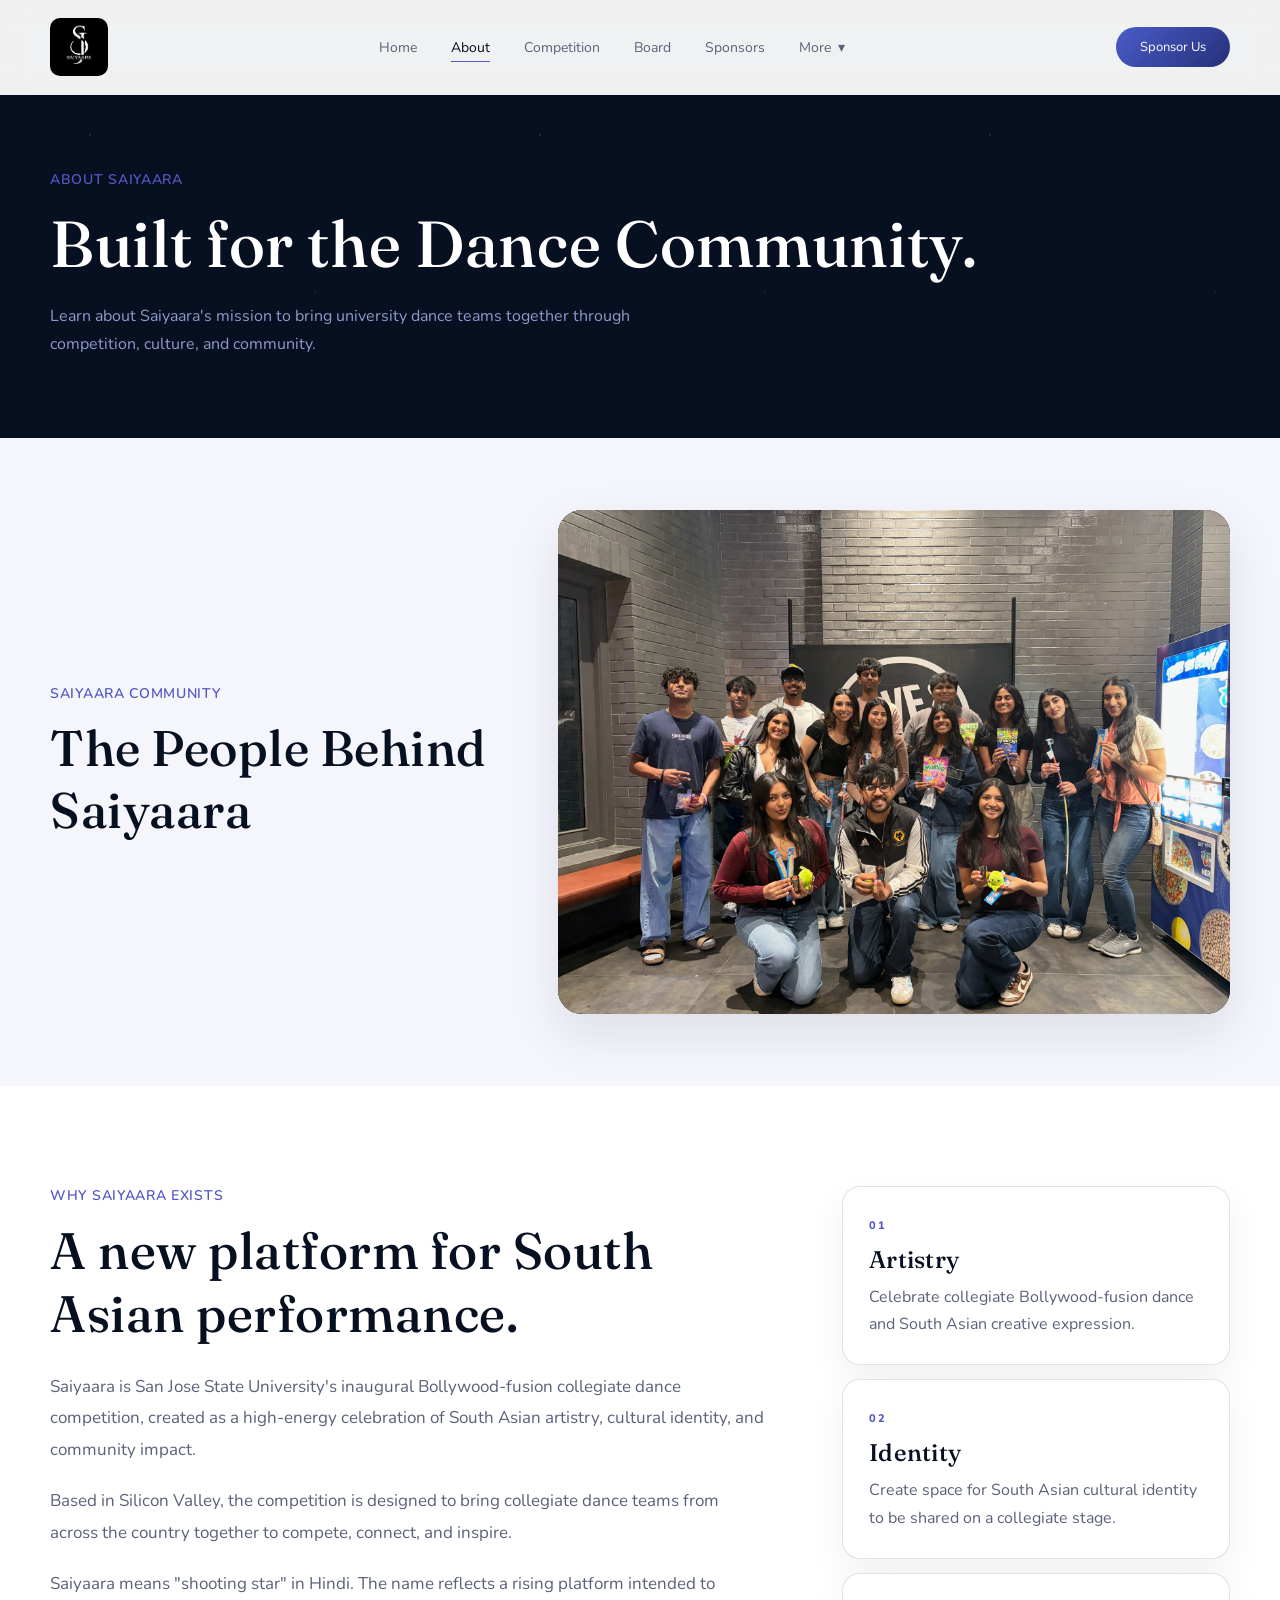
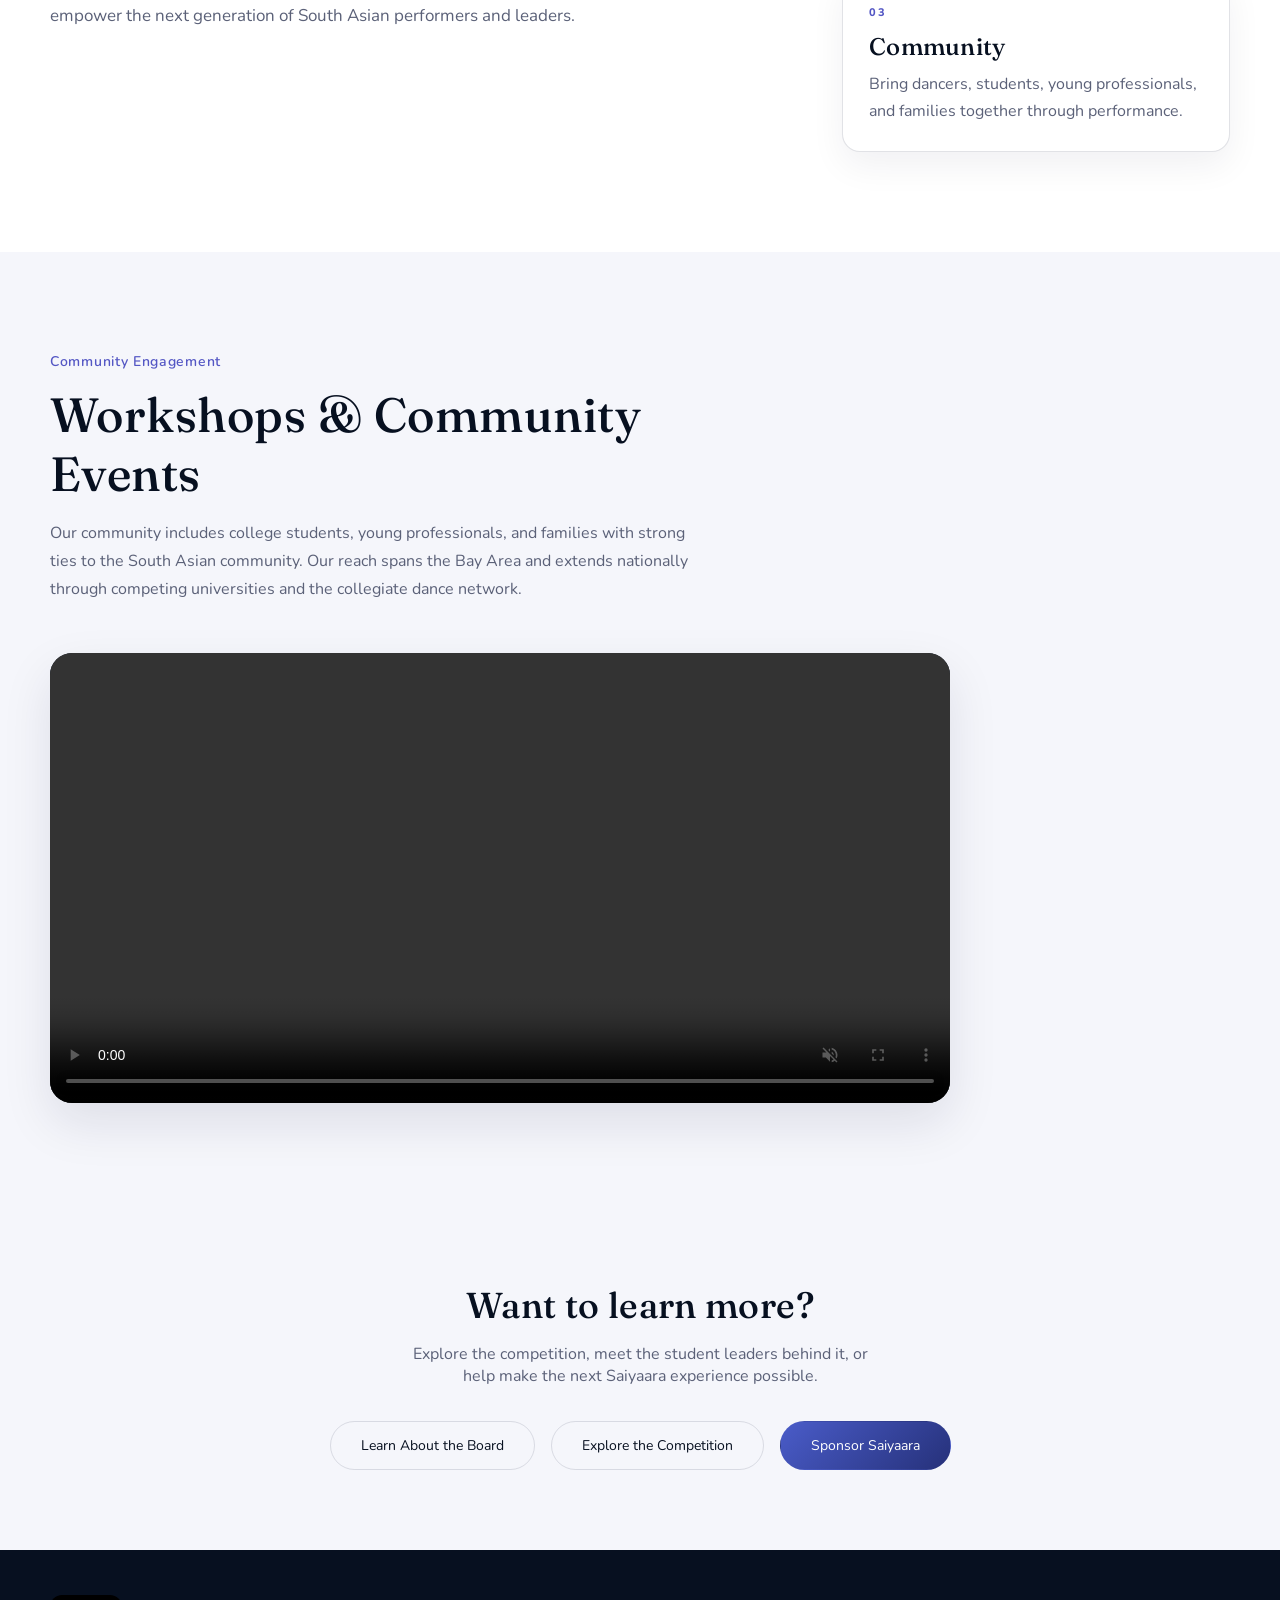
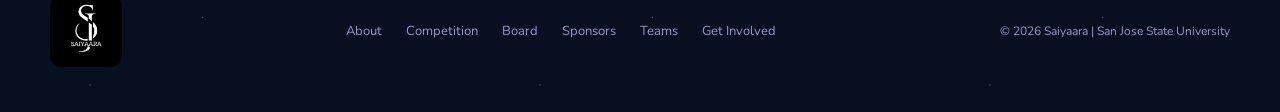
==== commit 37cb7e0d: "Refresh branding and add sponsorship packet viewer" ====
--- a/about.html
+++ b/about.html
@@ -3,8 +3,8 @@
 <head>
   <meta charset="UTF-8">
   <meta name="viewport" content="width=device-width, initial-scale=1.0">
-  <title>About — Saiyaara</title>
-  <link rel="stylesheet" href="styles.css?v=7">
+  <title>About | Saiyaara</title>
+  <link rel="stylesheet" href="styles.css?v=8">
 </head>
 
 <body>
@@ -14,11 +14,10 @@
 
       <a href="index.html" class="brand">
         <img
-          src="logo-monogram.png"
-          alt="Saiyaara monogram"
+          src="images/saiyaara-logo-white.png"
+          alt="Saiyaara logo"
           class="brand-mark"
         >
-        <span class="brand-name">Saiyaara</span>
       </a>
 
       <div class="nav-links" id="navLinks">
@@ -34,7 +33,6 @@
           <div class="dropdown-content">
             <a href="teams.html">Teams</a>
             <a href="join.html">Get Involved</a>
-            <a href="reel.html">Competition Highlights</a>
           </div>
         </div>
       </div>
@@ -100,16 +98,16 @@
       <div class="wrap about-story-grid">
         <div class="about-copy about-long-copy">
           <div class="kicker">WHY SAIYAARA EXISTS</div>
-          <h2>A stage with a purpose beyond placements.</h2>
-          <p>Saiyaara is a student-run collegiate Bollywood Fusion dance competition at San José State University. We bring university teams together to tell stories through movement, music, production, and the many South Asian dance traditions that shape the fusion circuit.</p>
-          <p>Competition creates the spark, but community gives the event meaning. We want visiting dancers to feel welcomed, audiences to feel connected to the performances, and student organizers to leave with the experience of building something ambitious together.</p>
-          <p>Every detail is led by students—from technical production and hospitality to finance, outreach, sponsorships, registration, and marketing. That collaboration is what turns a single performance night into a lasting campus tradition.</p>
+          <h2>A new platform for South Asian performance.</h2>
+          <p>Saiyaara is San Jose State University's inaugural Bollywood-fusion collegiate dance competition, created as a high-energy celebration of South Asian artistry, cultural identity, and community impact.</p>
+          <p>Based in Silicon Valley, the competition is designed to bring collegiate dance teams from across the country together to compete, connect, and inspire.</p>
+          <p>Saiyaara means "shooting star" in Hindi. The name reflects a rising platform intended to empower the next generation of South Asian performers and leaders.</p>
         </div>
 
         <div class="value-stack" aria-label="Saiyaara values">
-          <article class="value-card"><span>01</span><h3>Culture</h3><p>Celebrate South Asian stories with care, creativity, and respect for the forms that inspire them.</p></article>
-          <article class="value-card"><span>02</span><h3>Community</h3><p>Create a welcoming environment where teams, organizers, and audiences can connect beyond the stage.</p></article>
-          <article class="value-card"><span>03</span><h3>Student Leadership</h3><p>Give students meaningful ownership of a large-scale creative and operational experience.</p></article>
+          <article class="value-card"><span>01</span><h3>Artistry</h3><p>Celebrate collegiate Bollywood-fusion dance and South Asian creative expression.</p></article>
+          <article class="value-card"><span>02</span><h3>Identity</h3><p>Create space for South Asian cultural identity to be shared on a collegiate stage.</p></article>
+          <article class="value-card"><span>03</span><h3>Community</h3><p>Bring dancers, students, young professionals, and families together through performance.</p></article>
         </div>
       </div>
 
@@ -132,7 +130,7 @@
           </h2>
 
           <p>
-            Saiyaara's community is built throughout the year. Workshops make dance more approachable, campus events create space to share culture, and collaborations with student organizations connect people who may never otherwise meet. These moments help new dancers learn, experienced performers exchange ideas, and the wider SJSU community take part in the story.
+            Our community includes college students, young professionals, and families with strong ties to the South Asian community. Our reach spans the Bay Area and extends nationally through competing universities and the collegiate dance network.
           </p>
 
         </div>
@@ -227,9 +225,7 @@
 
     <div class="wrap footer-row">
 
-      <span class="brand-name serif">
-        Saiyaara
-      </span>
+      <img class="footer-logo" src="images/saiyaara-logo-white.png" alt="Saiyaara">
 
       <div class="foot-links">
         <a href="about.html">About</a>
@@ -241,7 +237,7 @@
       </div>
 
       <span class="copyline">
-        © 2026 Saiyaara — San José State University
+        © 2026 Saiyaara | San Jose State University
       </span>
 
     </div>
--- a/styles.css
+++ b/styles.css
@@ -155,42 +155,8 @@
   gap: 10px;
 }
 
-.brand::before {
-  content: "S";
-
-  width: 38px;
-  height: 38px;
-
-  display: grid;
-  place-items: center;
-  flex: 0 0 38px;
-
-  border: 1px solid rgba(255, 255, 255, 0.38);
-  border-radius: 12px;
-
-  color: white;
-  background:
-    linear-gradient(145deg, #6f79ec, var(--navy-mid));
-
-  font-family: 'Fraunces', serif;
-  font-size: 23px;
-  font-weight: 600;
-
-  box-shadow: 0 8px 22px rgba(38, 49, 122, 0.24);
-}
-
 .brand-mark {
-  display: none;
-}
-
-.brand-name {
-  color: var(--navy-deep);
-
-  font-family: 'Fraunces', serif;
-
-  font-size: 24px;
-
-  letter-spacing: 0.06em;
+  display: block;
 }
 
 
@@ -373,19 +339,9 @@
     1px solid rgba(255, 255, 255, 0.10);
 }
 
-.homepage .brand-name,
 .homepage .nav-links a,
 .homepage .drop-btn {
   color: #dce4ff;
-}
-
-.homepage .brand::before {
-  border-color: rgba(222, 220, 247, 0.5);
-  background:
-    linear-gradient(145deg, #9ca5ff, #4a5cc9);
-  box-shadow:
-    0 0 0 4px rgba(156, 165, 255, 0.08),
-    0 8px 24px rgba(0, 0, 0, 0.22);
 }
 
 .homepage .nav-links a:hover,
@@ -775,49 +731,6 @@
   transform: translateX(-50%);
 }
 
-.hero-emblem {
-  width: 72px;
-  height: 72px;
-
-  display: grid;
-  place-items: center;
-
-  margin: 0 auto 18px;
-
-  border: 1px solid rgba(255, 255, 255, 0.52);
-  border-radius: 22px;
-
-  color: white;
-  background:
-    linear-gradient(145deg, #8f99ff, #344bbd);
-
-  font-family: 'Fraunces', serif;
-  font-size: 44px;
-  font-weight: 600;
-
-  box-shadow:
-    0 0 0 7px rgba(143, 153, 255, 0.09),
-    0 16px 35px rgba(0, 0, 0, 0.25);
-}
-
-.hero-eyebrow {
-  margin-bottom: 6px;
-
-  color: #c9d2ff;
-
-  font-size: 12px;
-  font-weight: 700;
-  letter-spacing: 0.2em;
-  text-transform: uppercase;
-}
-
-.hero-content h1 {
-  color: white;
-
-  font-size: clamp(52px, 7vw, 78px);
-  line-height: 0.98;
-}
-
 .hero-subtitle {
   margin-top: 14px;
 
@@ -983,9 +896,10 @@
   display: grid;
 
   grid-template-columns:
-    1.25fr
-    0.875fr
-    0.875fr;
+    repeat(
+      3,
+      minmax(0, 1fr)
+    );
 
   gap: 18px;
 }
@@ -993,7 +907,7 @@
 .community-photo {
   margin: 0;
 
-  min-height: 340px;
+  aspect-ratio: 4 / 3;
 
   overflow: hidden;
 
@@ -1006,10 +920,12 @@
 }
 
 .community-photo-wide {
-  min-height: 420px;
+  min-height: 0;
 }
 
 .community-photo img {
+  display: block;
+
   width: 100%;
   height: 100%;
 
@@ -1171,7 +1087,7 @@
 }
 
 .page-photo-frame {
-  min-height: 360px;
+  aspect-ratio: 4 / 3;
   margin: 0;
   overflow: hidden;
 
@@ -1182,9 +1098,10 @@
 }
 
 .page-photo-frame img {
+  display: block;
+
   width: 100%;
   height: 100%;
-  min-height: 360px;
 
   object-fit: cover;
 }
@@ -2051,10 +1968,6 @@
   flex-wrap: wrap;
 }
 
-.footer-row .brand-name {
-  color: white;
-}
-
 .foot-links {
   display: flex;
 
@@ -2107,7 +2020,7 @@
   }
 
   .community-photo-wide {
-    grid-column: 1 / -1;
+    grid-column: auto;
   }
 
   .committee {
@@ -2144,17 +2057,6 @@
     border-radius: 24px;
   }
 
-  .hero-emblem {
-    width: 60px;
-    height: 60px;
-    border-radius: 18px;
-    font-size: 36px;
-  }
-
-  .hero-content h1 {
-    font-size: 49px;
-  }
-
   .hero-summary {
     font-size: 14px;
   }
@@ -2207,16 +2109,6 @@
     grid-column: auto;
   }
 
-  .community-photo,
-  .community-photo-wide {
-    min-height: 280px;
-  }
-
-  .page-photo-frame,
-  .page-photo-frame img {
-    min-height: 280px;
-  }
-
   .sponsor-cta {
     padding: 28px 24px;
   }
@@ -2252,3 +2144,252 @@
   }
 
 }
+
+
+/* =========================================================
+   UPDATED BRAND ASSETS
+   ========================================================= */
+
+.brand-mark {
+  display: block;
+  width: 58px;
+  height: 58px;
+  object-fit: contain;
+  border-radius: 10px;
+}
+
+.footer-logo {
+  width: 72px;
+  height: 72px;
+  object-fit: contain;
+  border-radius: 12px;
+}
+
+.hero-logo {
+  width: clamp(130px, 16vw, 190px);
+  height: auto;
+  margin: 0 auto 14px;
+  border-radius: 24px;
+  box-shadow: 0 20px 50px rgba(0, 0, 0, 0.3);
+}
+
+
+/* =========================================================
+   SPONSORSHIP PACKET VIEWER
+   ========================================================= */
+
+.sponsors-page {
+  background: var(--navy-deep);
+}
+
+.sponsor-contact-section {
+  padding: 80px 0;
+  background: white;
+}
+
+.packet-section {
+  min-height: 100vh;
+  padding: 128px 24px 36px;
+  color: white;
+  background:
+    radial-gradient(circle at 20% 10%, rgba(74, 92, 201, 0.2), transparent 28%),
+    linear-gradient(180deg, #071020 0%, #0d1736 100%);
+}
+
+.packet-heading {
+  width: min(100%, 1500px);
+  margin: 0 auto 24px;
+  display: flex;
+  align-items: end;
+  justify-content: space-between;
+  gap: 28px;
+}
+
+.packet-heading h1 {
+  color: white;
+  font-size: clamp(38px, 5vw, 64px);
+}
+
+.packet-heading .kicker {
+  color: #aab3ff;
+}
+
+.packet-heading-actions {
+  display: flex;
+  flex-wrap: wrap;
+  justify-content: flex-end;
+  gap: 12px;
+}
+
+.packet-heading-actions .btn-ghost {
+  color: white;
+  border-color: rgba(255, 255, 255, 0.35);
+}
+
+.packet-viewer {
+  width: min(100%, 1500px);
+  margin: 0 auto;
+}
+
+.packet-stage {
+  position: relative;
+  height: calc(100vh - 270px);
+  min-height: 520px;
+  overflow: hidden;
+  border: 1px solid rgba(255, 255, 255, 0.15);
+  border-radius: 28px;
+  background:
+    radial-gradient(circle at center, rgba(38, 49, 122, 0.35), transparent 55%),
+    #030713;
+  box-shadow: 0 30px 90px rgba(0, 0, 0, 0.4);
+}
+
+.packet-slide {
+  position: absolute;
+  inset: 0;
+  margin: 0;
+}
+
+.packet-slide[hidden] {
+  display: none;
+}
+
+.packet-slide img {
+  position: absolute;
+  inset: 22px 96px;
+  width: calc(100% - 192px);
+  height: calc(100% - 44px);
+  max-width: none;
+  object-fit: contain;
+  filter: drop-shadow(0 18px 40px rgba(0, 0, 0, 0.42));
+}
+
+.packet-arrow {
+  position: absolute;
+  top: 50%;
+  z-index: 2;
+  width: 60px;
+  height: 60px;
+  display: grid;
+  place-items: center;
+  border: 1px solid rgba(255, 255, 255, 0.38);
+  border-radius: 50%;
+  color: white;
+  background: rgba(7, 16, 32, 0.78);
+  font: inherit;
+  cursor: pointer;
+  transform: translateY(-50%);
+  transition: background 0.2s ease, transform 0.2s ease;
+}
+
+.packet-arrow:hover,
+.packet-arrow:focus-visible {
+  background: var(--indigo-light);
+  transform: translateY(-50%) scale(1.05);
+}
+
+.packet-arrow span {
+  margin-top: -4px;
+  font-size: 46px;
+  line-height: 1;
+}
+
+.packet-arrow-prev {
+  left: 24px;
+}
+
+.packet-arrow-next {
+  right: 24px;
+}
+
+.packet-controls {
+  min-height: 54px;
+  display: flex;
+  align-items: center;
+  justify-content: space-between;
+  gap: 20px;
+  color: #cbd2f1;
+}
+
+.packet-status {
+  font-size: 14px;
+  font-weight: 700;
+}
+
+.packet-dots {
+  display: flex;
+  gap: 9px;
+}
+
+.packet-dots button {
+  width: 10px;
+  height: 10px;
+  padding: 0;
+  border: 0;
+  border-radius: 50%;
+  background: rgba(255, 255, 255, 0.28);
+  cursor: pointer;
+  transition: width 0.2s ease, border-radius 0.2s ease, background 0.2s ease;
+}
+
+.packet-dots button.is-active {
+  width: 28px;
+  border-radius: 100px;
+  background: #aab3ff;
+}
+
+@media (max-width: 760px) {
+  .brand-mark {
+    width: 50px;
+    height: 50px;
+  }
+
+  .packet-section {
+    padding: 112px 14px 24px;
+  }
+
+  .packet-heading {
+    align-items: flex-start;
+    flex-direction: column;
+    margin-bottom: 18px;
+  }
+
+  .packet-heading-actions {
+    width: 100%;
+    justify-content: flex-start;
+  }
+
+  .packet-heading-actions .btn {
+    flex: 1;
+    padding-inline: 18px;
+  }
+
+  .packet-stage {
+    height: 70svh;
+    min-height: 520px;
+    border-radius: 18px;
+  }
+
+  .packet-slide img {
+    inset: 14px 48px;
+    width: calc(100% - 96px);
+    height: calc(100% - 28px);
+  }
+
+  .packet-arrow {
+    width: 44px;
+    height: 44px;
+  }
+
+  .packet-arrow span {
+    font-size: 34px;
+  }
+
+  .packet-arrow-prev {
+    left: 6px;
+  }
+
+  .packet-arrow-next {
+    right: 6px;
+  }
+}
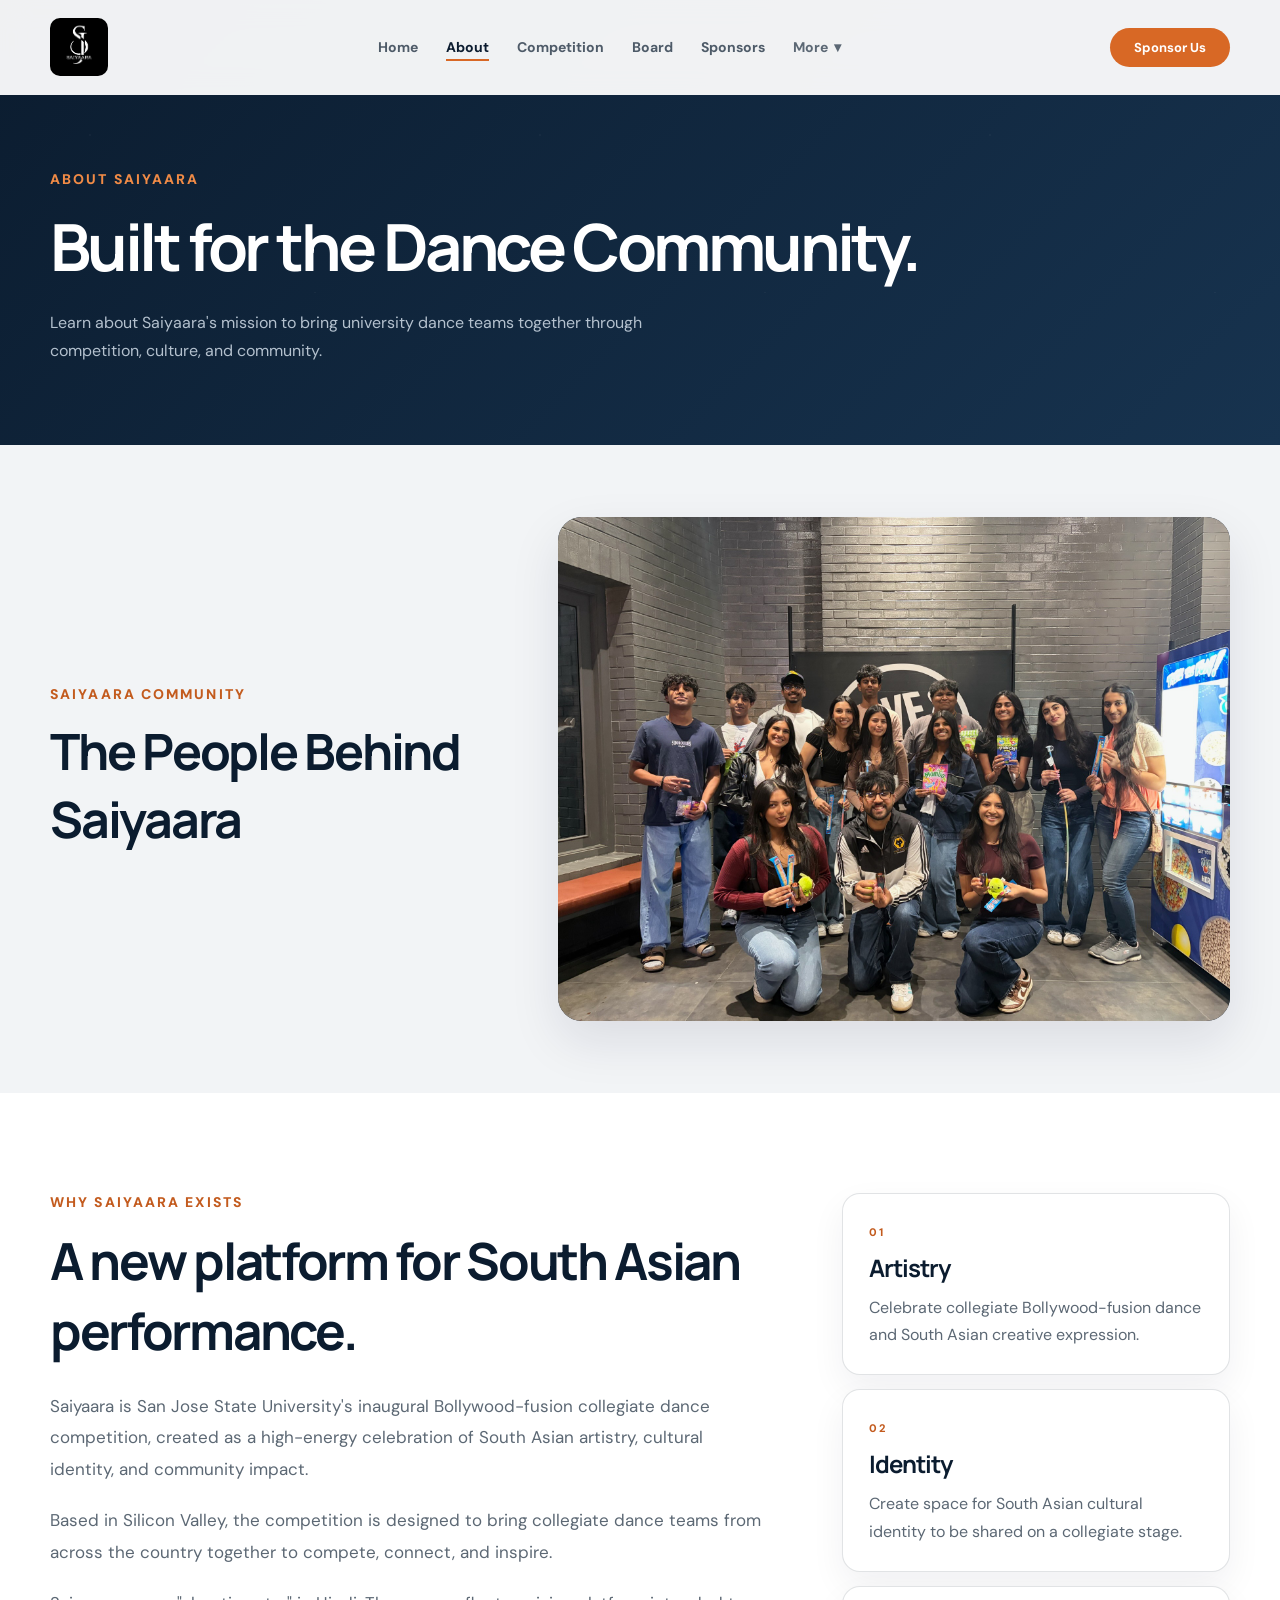
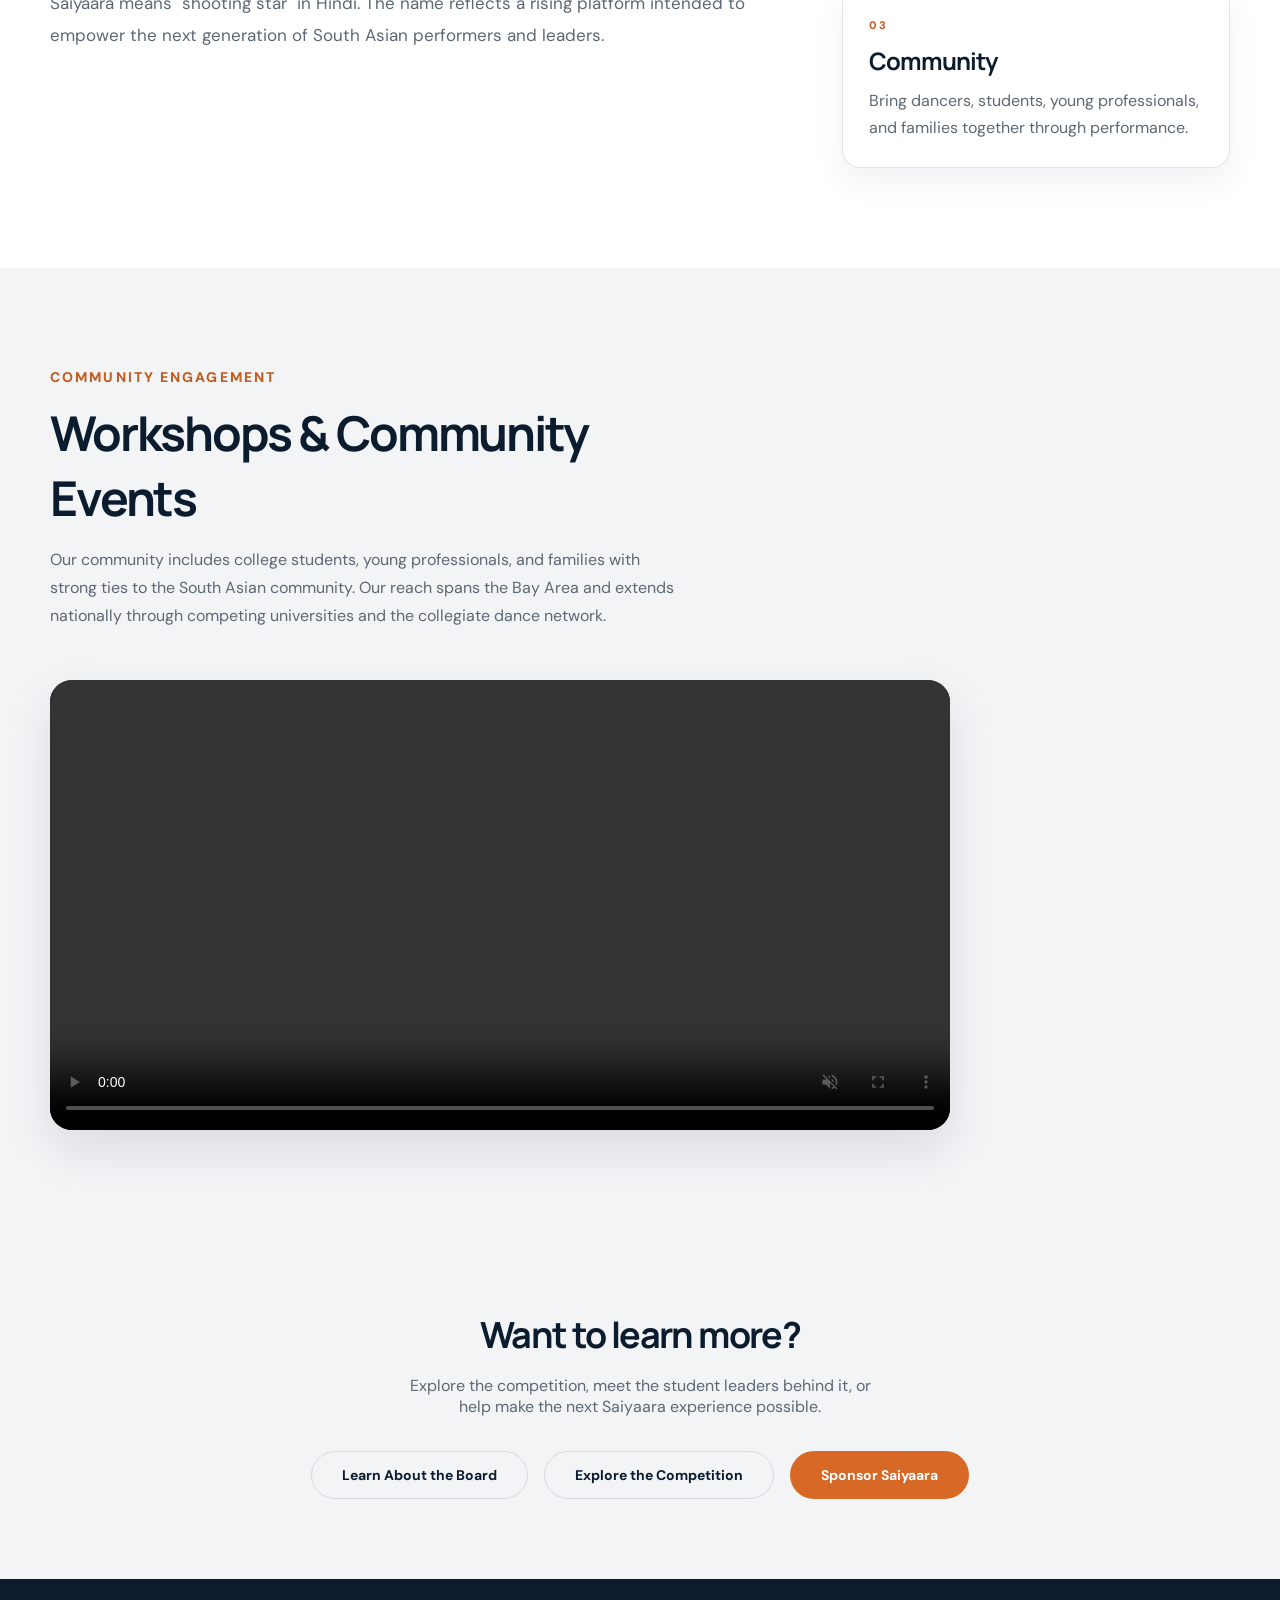
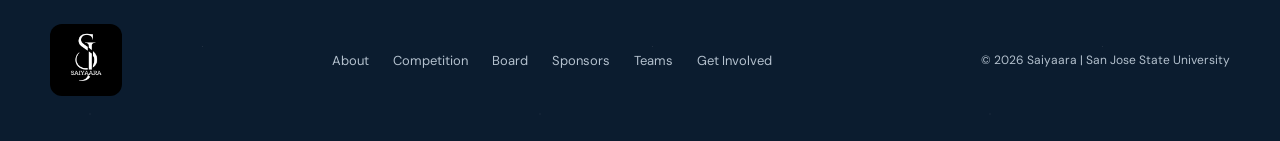
==== commit b042cd94: "Redesign Saiyaara board and add team photography" ====
--- a/about.html
+++ b/about.html
@@ -4,7 +4,8 @@
   <meta charset="UTF-8">
   <meta name="viewport" content="width=device-width, initial-scale=1.0">
   <title>About | Saiyaara</title>
-  <link rel="stylesheet" href="styles.css?v=8">
+  <link rel="icon" type="image/png" href="images/saiyaara-logo-white.png">
+<link rel="stylesheet" href="styles.css?v=9">
 </head>
 
 <body>
--- a/styles.css
+++ b/styles.css
@@ -1,4 +1,4 @@
-@import url('https://fonts.googleapis.com/css2?family=Fraunces:wght@400;500;600&family=Nunito:wght@400;500;600;700&display=swap');
+@import url('https://fonts.googleapis.com/css2?family=DM+Sans:wght@400;500;600;700&family=Manrope:wght@400;500;600;700;800&display=swap');
 
 
 /* =========================================================
@@ -7,23 +7,23 @@
 
 :root {
   --paper: #ffffff;
-  --paper-soft: #f5f6fb;
-
-  --navy-deep: #071020;
-  --navy: #141d4d;
-  --navy-mid: #26317a;
-
-  --indigo-light: #4a5cc9;
-
-  --periwinkle: #5457c4;
-  --periwinkle-light: #dedcf7;
-
-  --ink: #12162c;
-  --muted: #5b6178;
-  --muted-on-navy: #9099c9;
-
-  --hairline: rgba(15, 23, 55, 0.12);
-  --hairline-on-navy: rgba(167, 165, 230, 0.2);
+  --paper-soft: #f2f4f6;
+
+  --navy-deep: #0b1c2f;
+  --navy: #142c45;
+  --navy-mid: #23425e;
+
+  --indigo-light: #d86825;
+
+  --periwinkle: #c35b1e;
+  --periwinkle-light: #fff0e6;
+
+  --ink: #17283a;
+  --muted: #5c6874;
+  --muted-on-navy: #b4c1ce;
+
+  --hairline: rgba(23, 40, 58, 0.13);
+  --hairline-on-navy: rgba(195, 211, 224, 0.22);
 
   --shadow: 0 20px 50px rgba(15, 23, 55, 0.10);
 }
@@ -56,7 +56,7 @@
 
   color: var(--ink);
 
-  font-family: 'Nunito', sans-serif;
+  font-family: 'DM Sans', sans-serif;
 
   -webkit-font-smoothing: antialiased;
 }
@@ -73,9 +73,9 @@
 
   color: var(--navy-deep);
 
-  font-family: 'Fraunces', serif;
-  font-weight: 500;
-  letter-spacing: 0.01em;
+  font-family: 'Manrope', sans-serif;
+  font-weight: 700;
+  letter-spacing: -0.045em;
 }
 
 p {
@@ -2393,3 +2393,138 @@
     right: 6px;
   }
 }
+
+/* Refined Saiyaara palette and shared components */
+body { background: var(--paper); }
+section, .committee { scroll-margin-top: 94px; }
+::selection { color: white; background: var(--periwinkle); }
+:focus-visible { outline: 3px solid #eb8b4a; outline-offset: 3px; }
+.nav-links, .nav-cta, .btn { font-family: 'DM Sans', sans-serif; font-weight: 700; }
+.nav-links { gap: 28px; }
+.nav-links a { color: #4e5b68; }
+.nav-links a::after { height: 2px; background: var(--indigo-light); }
+.nav-cta, .btn-solid { background: #d86825; box-shadow: none; }
+.nav-cta:hover, .btn-solid:hover { background: #b94e13; box-shadow: 0 12px 25px rgba(185,78,19,.2); }
+.navy-band { background: var(--navy-deep); }
+.navy-band .stars { opacity: .17; }
+.kicker, .eyebrow { color: var(--periwinkle); font-weight: 800; letter-spacing: .15em; text-transform: uppercase; }
+.navy-band .kicker, .navy-band .eyebrow { color: #f18b46; }
+.soft-bg { background: var(--paper-soft); }
+.page-hero { background: linear-gradient(135deg, #0b1c2f, #17334f); }
+.page-hero h1 { letter-spacing: -.055em; }
+.team-roster { background: var(--paper-soft); }
+.homepage > #siteHeader { background: rgba(11,28,47,.96); }
+.homepage .nav-links a, .homepage .drop-btn { color: #d7e0e8; }
+.homepage .dropdown-content { background: var(--navy-deep); }
+.homepage .dropdown-content a { color: #d7e0e8; }
+
+/* A clear editorial hero keeps the Mars artwork visible. */
+.hero-reference { min-height: 700px; max-height: 900px; background: var(--navy-deep); }
+.hero-reference-image { left: auto; right: 0; width: 68%; object-position: center; }
+.hero-reference::after { background: linear-gradient(90deg, #0b1c2f 0%, #0b1c2f 24%, rgba(11,28,47,.92) 43%, rgba(11,28,47,.3) 76%, rgba(11,28,47,.08) 100%); }
+.hero-content { left: max(32px, calc((100vw - 1180px) / 2)); right: auto; top: 0; bottom: 0; width: min(48%, 590px); padding: 42px 0; align-items: flex-start; text-align: left; border: 0; border-radius: 0; background: transparent; box-shadow: none; backdrop-filter: none; -webkit-backdrop-filter: none; transform: none; }
+.hero-logo { width: clamp(110px, 12vw, 150px); margin: 0 0 30px; border-radius: 16px; box-shadow: none; }
+.hero-subtitle { color: #fff; font-family: 'Manrope', sans-serif; font-size: clamp(30px, 3.5vw, 52px); font-weight: 800; line-height: 1.12; letter-spacing: -.05em; }
+.hero-summary { max-width: 470px; margin: 22px 0 0; color: #d1dce6; font-size: 16px; line-height: 1.7; }
+.hero-content .hero-actions { justify-content: flex-start; }
+.hero-content .btn-ghost { background: rgba(255,255,255,.07); }
+.community-strip { background: #f2f4f6; }
+.community-photo { border-radius: 10px; box-shadow: none; }
+.about-video { border-radius: 10px; box-shadow: none; }
+.home-board-photo { position: relative; margin: 0; }
+.home-board-photo img { width: 100%; height: 100%; object-fit: cover; object-position: center 38%; }
+.home-board-photo figcaption { position: absolute; inset: auto 0 0; display: flex; justify-content: space-between; align-items: center; gap: 20px; padding: 30px 34px; color: white; background: linear-gradient(transparent,rgba(5,17,31,.82)); font-size: 16px; font-weight: 700; }
+.home-board-photo figcaption a { flex: 0 0 auto; padding-bottom: 6px; border-bottom: 2px solid #e17a36; font-size: 13px; }
+.home-board-photo figcaption a:hover { color: #ffa966; }
+.cta-band { background: #102842; }
+.packet-section { background: radial-gradient(circle at 20% 10%,rgba(216,104,37,.14),transparent 28%),linear-gradient(180deg,#0b1c2f,#102842); }
+.packet-heading .kicker { color: #f18b46; }
+.packet-stage { background: radial-gradient(circle at center,rgba(35,66,94,.35),transparent 55%),#071321; }
+.packet-dots button.is-active { background: #e17a36; }
+.packet-controls { color: #c5d1db; }
+
+/* Board page */
+.board-hero { padding: 178px 0 90px; background: linear-gradient(125deg,#0b1c2f 12%,#183653 100%); overflow: hidden; }
+.board-hero::before { content: ''; position: absolute; width: 650px; height: 650px; right: -250px; top: -260px; border: 1px solid rgba(255,255,255,.14); border-radius: 50%; box-shadow: 0 0 0 88px rgba(255,255,255,.025),0 0 0 180px rgba(255,255,255,.018); }
+.board-hero-inner { min-height: 350px; display: flex; align-items: flex-end; justify-content: space-between; gap: 60px; }
+.board-intro { max-width: 750px; }
+.eyebrow { margin: 0 0 20px; font-size: 11px; line-height: 1.3; }
+.board-hero h1 { color: white; font-size: clamp(54px, 7.4vw, 104px); line-height: 1; }
+.accent-dot { color: #eb7d36; }
+.board-intro > p:not(.eyebrow) { max-width: 600px; margin-top: 26px; color: #ced9e3; font-size: clamp(16px,1.7vw,19px); line-height: 1.65; }
+.board-explore { display: inline-flex; gap: 18px; align-items: center; margin-top: 34px; padding-bottom: 10px; border-bottom: 2px solid #e17a36; color: white; font-weight: 700; }
+.board-explore:hover { color: #ffa966; }
+.board-hero-aside { max-width: 170px; padding-left: 22px; border-left: 1px solid #e17a36; color: #b5c4d2; font-size: 13px; line-height: 1.6; }
+.board-photo-section { padding: 88px 0 98px; background: #fff; }
+.board-section-heading { display: flex; justify-content: space-between; align-items: end; gap: 30px; margin-bottom: 34px; }
+.board-section-heading h2 { font-size: clamp(32px,4vw,52px); }
+.board-section-heading > p { max-width: 365px; color: var(--muted); font-size: 15px; line-height: 1.65; }
+.full-board-photo { margin: 0; }
+.full-board-photo img { width: 100%; max-height: 640px; aspect-ratio: 1.7; object-fit: cover; object-position: center 40%; border-radius: 8px; }
+.full-board-photo figcaption { margin-top: 14px; color: #71808f; font-size: 12px; letter-spacing: .03em; }
+.committee-nav { position: sticky; top: 72px; z-index: 40; padding: 15px 0; background: #fff; border-top: 1px solid var(--hairline); border-bottom: 1px solid var(--hairline); }
+.committee-nav-inner { display: flex; align-items: center; gap: 12px; overflow-x: auto; scrollbar-width: thin; }
+.committee-nav span { flex: 0 0 auto; margin-right: 12px; color: #788694; font-size: 10px; font-weight: 800; letter-spacing: .12em; }
+.committee-nav a { flex: 0 0 auto; padding: 8px 13px; border-radius: 100px; color: #3f5062; font-size: 12px; font-weight: 700; white-space: nowrap; }
+.committee-nav a:hover, .committee-nav a:focus-visible { color: var(--navy-deep); background: #f2f4f6; }
+.team-roster { padding: 80px 0 112px; }
+.committee-list { display: block; }
+.committee { display: block; padding: 58px 0 72px; border-bottom: 1px solid #dce2e7; }
+.committee:first-child { padding-top: 0; }
+.committee:last-child { border-bottom: 0; padding-bottom: 0; }
+.committee-heading { display: flex; justify-content: space-between; align-items: end; margin-bottom: 25px; }
+.committee-heading .eyebrow { margin: 0 0 9px; }
+.committee-heading h2 { font-size: clamp(30px,3.4vw,44px); }
+.committee-number { display: block; margin-bottom: 10px; color: #c45d20; font-size: 13px; font-weight: 800; }
+.committee-count { color: #7c8995; font-size: 11px; font-weight: 800; letter-spacing: .1em; white-space: nowrap; }
+.committee-photo { position: relative; height: 410px; margin: 0 0 22px; overflow: hidden; border-radius: 8px; background: #d7dfe5; }
+.committee-photo img { width: 100%; height: 100%; object-fit: cover; object-position: center top; }
+.committee-photo::after { content: ''; position: absolute; inset: 55% 0 0; background: linear-gradient(transparent,rgba(5,17,31,.7)); pointer-events: none; }
+.committee-photo figcaption { position: absolute; z-index: 1; left: 22px; bottom: 20px; color: white; font-family: 'Manrope',sans-serif; font-size: 19px; font-weight: 700; }
+.team-grid { display: grid; grid-template-columns: repeat(4,minmax(0,1fr)); gap: 18px; }
+.team-card { display: block; min-width: 0; min-height: 0; padding: 0; overflow: hidden; border: 1px solid #dce2e7; border-radius: 8px; background: white; transition: transform .2s ease,box-shadow .2s ease; }
+.team-card:hover { transform: translateY(-3px); box-shadow: 0 14px 30px rgba(11,28,47,.09); }
+.team-portrait { width: 100%; aspect-ratio: 1.15; background: #dfe5ea; overflow: hidden; }
+.team-portrait img { width: 100%; height: 100%; object-fit: cover; object-position: center 30%; }
+.portrait-placeholder { width: 100%; height: 100%; display: grid; place-items: center; color: #62778a; background: linear-gradient(145deg,#dfe6eb,#eef2f5); font-family: 'Manrope',sans-serif; font-size: 42px; font-weight: 700; letter-spacing: -.05em; }
+.team-card-copy { padding: 17px 18px 19px; }
+.team-card h3 { color: var(--navy-deep); font-family: 'Manrope',sans-serif; font-size: clamp(16px,1.35vw,19px); font-weight: 700; line-height: 1.35; letter-spacing: -.035em; }
+.team-card p { margin-top: 7px; color: #a34b1c; font-size: 12px; font-weight: 700; }
+.board-cta { padding: 70px 0; background: #102842; }
+.board-cta-inner { display: flex; align-items: center; justify-content: space-between; gap: 35px; }
+.board-cta .eyebrow { margin-bottom: 13px; }
+.board-cta h2 { color: white; font-size: clamp(30px,3.6vw,45px); }
+.board-cta p:not(.eyebrow) { margin-top: 12px; color: #bbc9d6; }
+.board-cta .btn { flex: 0 0 auto; gap: 16px; }
+
+@media (max-width: 900px) {
+  .hero-content { width: 55%; }
+  .team-grid { grid-template-columns: repeat(3,minmax(0,1fr)); }
+  .board-hero-aside { display: none; }
+}
+@media (max-width: 760px) {
+  .hero-reference { height: auto; min-height: 720px; max-height: none; aspect-ratio: auto; }
+  .hero-reference-image { width: 100%; height: 55%; top: 0; object-position: center; }
+  .hero-reference::after { background: linear-gradient(180deg,rgba(11,28,47,.03) 0%,#0b1c2f 55%,#0b1c2f 100%); }
+  .hero-content { top: 41%; bottom: 0; left: 0; width: 100%; padding: 20px; justify-content: flex-end; }
+  .hero-logo { width: 88px; margin-bottom: 18px; }
+  .hero-subtitle { font-size: clamp(27px,7vw,40px); }
+  .hero-summary { margin-top: 13px; font-size: 14px; }
+  .hero-content .hero-actions { margin-top: 20px; }
+  .hero-content .btn { padding: 11px 16px; font-size: 12px; }
+  .home-board-photo figcaption { flex-direction: column; align-items: flex-start; padding: 22px; }
+  .board-hero { padding: 140px 0 65px; }
+  .board-hero-inner { min-height: 320px; }
+  .board-section-heading { display: block; }
+  .board-section-heading > p { margin-top: 14px; }
+  .full-board-photo img { aspect-ratio: 1.25; }
+  .committee-nav { top: 63px; }
+  .committee-photo { height: 300px; }
+  .team-grid { grid-template-columns: repeat(2,minmax(0,1fr)); }
+  .board-cta-inner { align-items: flex-start; flex-direction: column; }
+}
+@media (max-width: 420px) {
+  .team-grid { grid-template-columns: 1fr; }
+  .committee-count { font-size: 10px; }
+  .committee-photo { height: 210px; }
+}
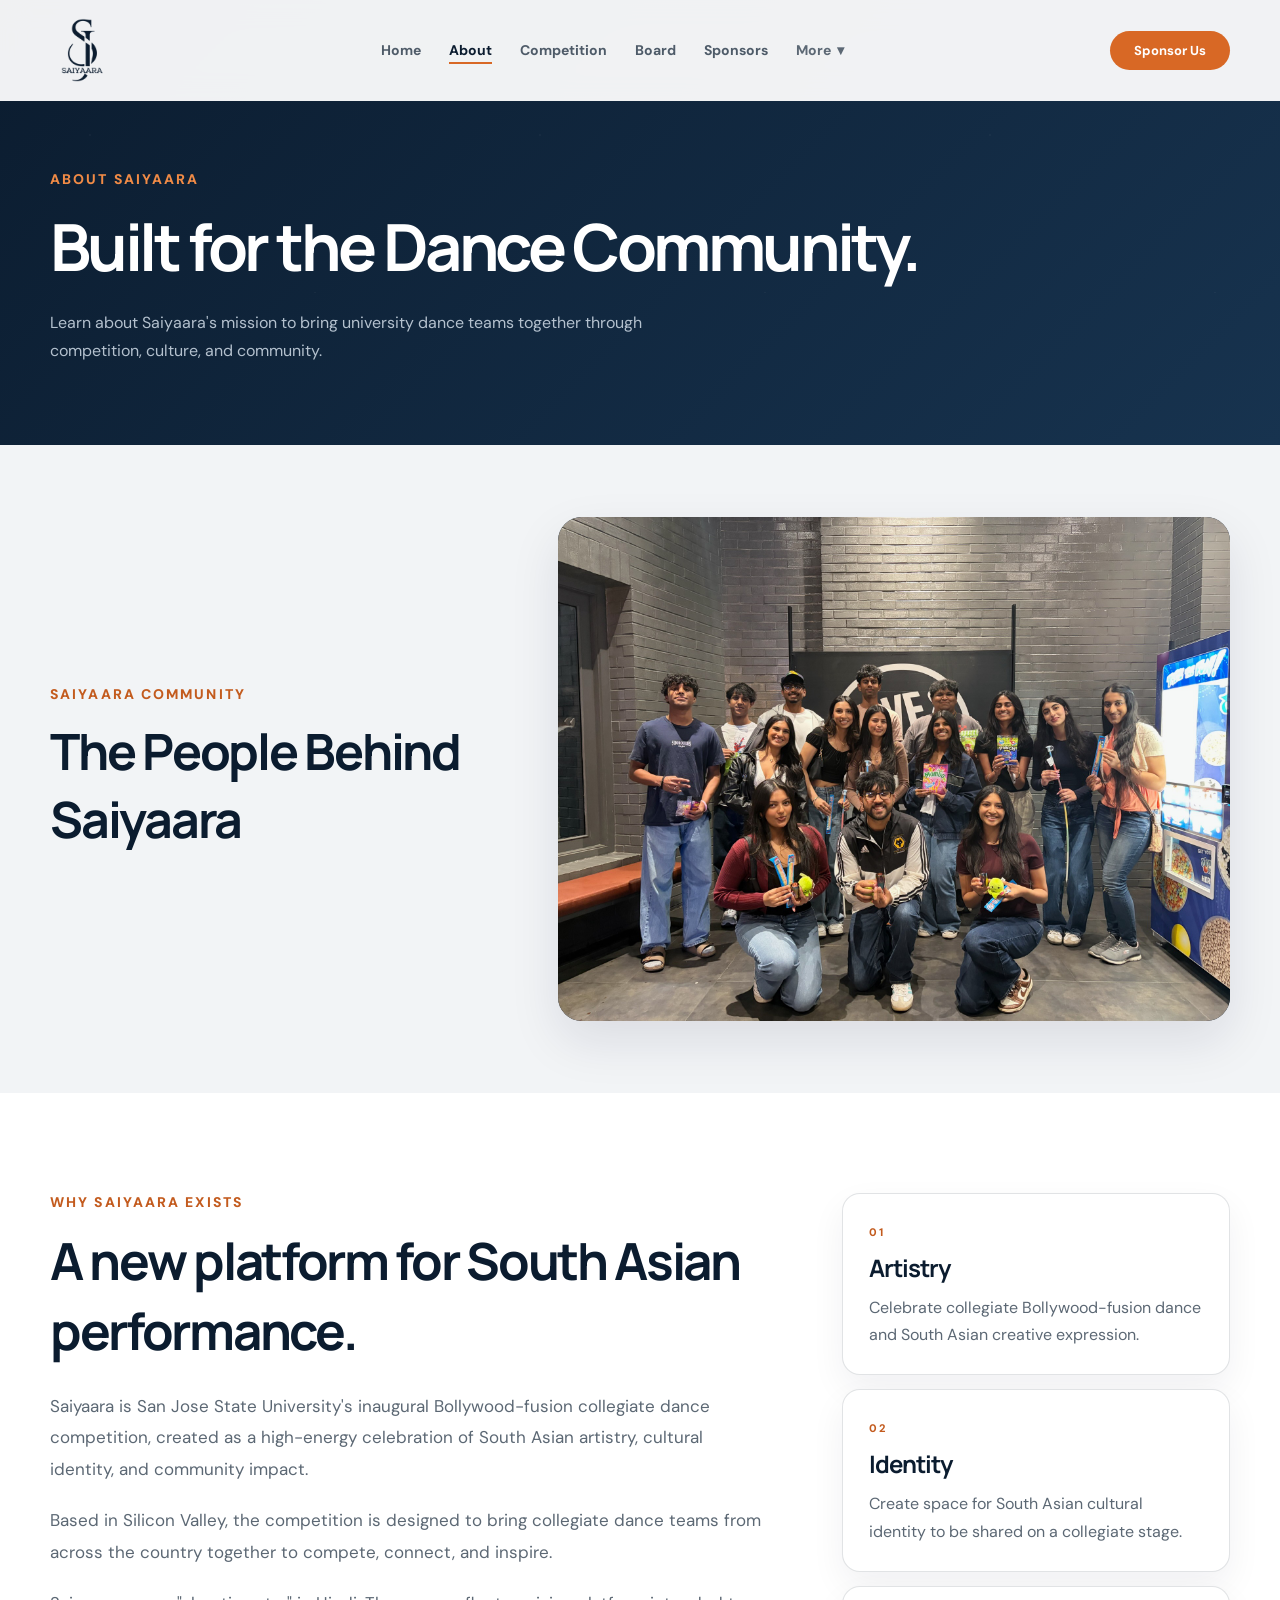
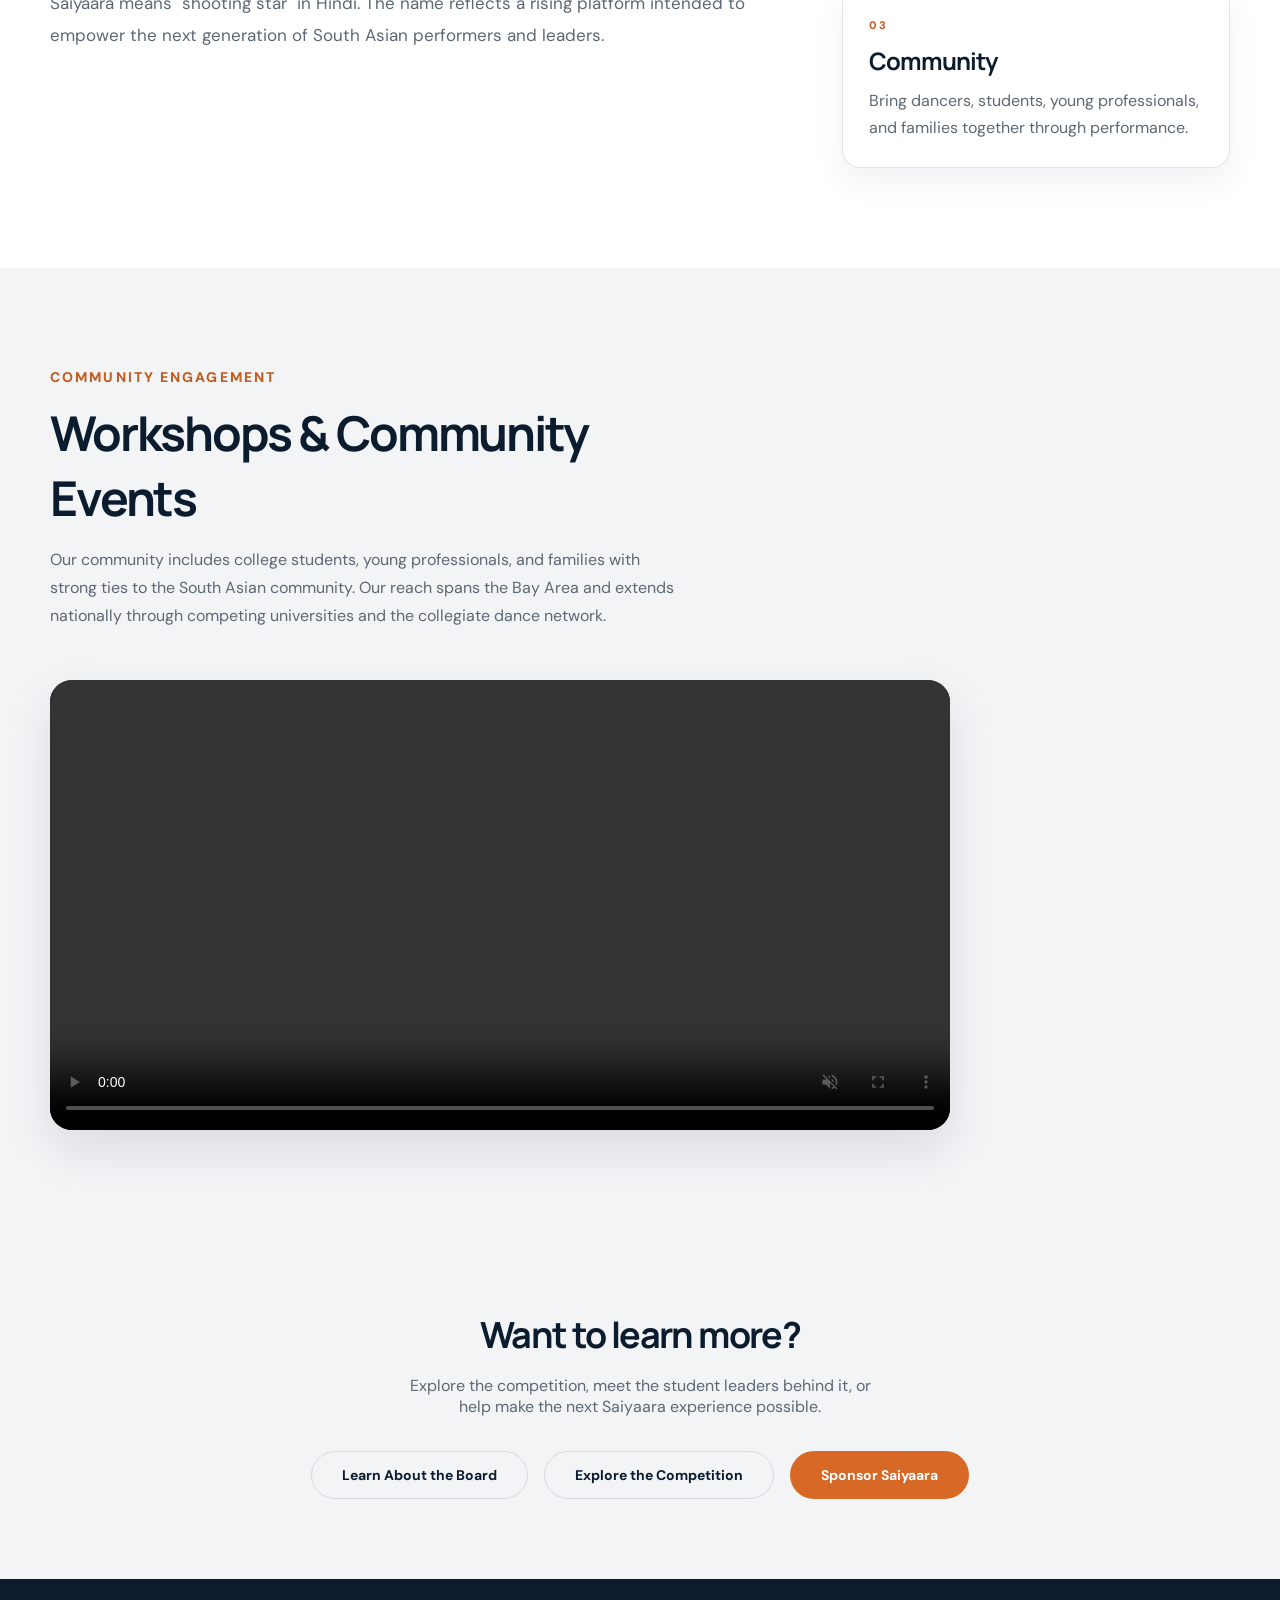
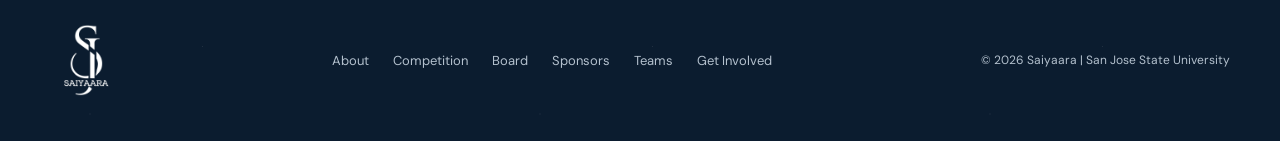
==== commit 0f2812e0: "Use transparent Saiyaara logos and enlarge home mark" ====
--- a/about.html
+++ b/about.html
@@ -4,8 +4,8 @@
   <meta charset="UTF-8">
   <meta name="viewport" content="width=device-width, initial-scale=1.0">
   <title>About | Saiyaara</title>
-  <link rel="icon" type="image/png" href="images/saiyaara-logo-white.png">
-<link rel="stylesheet" href="styles.css?v=9">
+  <link rel="icon" type="image/svg+xml" href="images/saiyaara-logo-transparent-navy.svg">
+  <link rel="stylesheet" href="styles.css?v=14">
 </head>
 
 <body>
@@ -15,7 +15,7 @@
 
       <a href="index.html" class="brand">
         <img
-          src="images/saiyaara-logo-white.png"
+          src="images/saiyaara-logo-transparent-navy.svg"
           alt="Saiyaara logo"
           class="brand-mark"
         >
@@ -226,7 +226,7 @@
 
     <div class="wrap footer-row">
 
-      <img class="footer-logo" src="images/saiyaara-logo-white.png" alt="Saiyaara">
+      <img class="footer-logo" src="images/saiyaara-logo-transparent-white.svg" alt="Saiyaara">
 
       <div class="foot-links">
         <a href="about.html">About</a>
--- a/styles.css
+++ b/styles.css
@@ -2152,25 +2152,21 @@
 
 .brand-mark {
   display: block;
-  width: 58px;
-  height: 58px;
+  width: 64px;
+  height: 64px;
   object-fit: contain;
-  border-radius: 10px;
 }
 
 .footer-logo {
   width: 72px;
   height: 72px;
   object-fit: contain;
-  border-radius: 12px;
 }
 
 .hero-logo {
   width: clamp(130px, 16vw, 190px);
   height: auto;
   margin: 0 auto 14px;
-  border-radius: 24px;
-  box-shadow: 0 20px 50px rgba(0, 0, 0, 0.3);
 }
 
 
@@ -2180,6 +2176,82 @@
 
 .sponsors-page {
   background: var(--navy-deep);
+}
+
+.sponsors-showcase {
+  padding: 88px 0;
+  background: var(--paper-soft);
+}
+
+.sponsors-showcase-heading {
+  margin-bottom: 30px;
+}
+
+.sponsors-showcase-heading h2 {
+  margin-top: 10px;
+  font-size: clamp(34px, 4vw, 50px);
+}
+
+.sponsors-showcase-heading p {
+  margin-top: 12px;
+  color: var(--muted);
+  line-height: 1.6;
+}
+
+.sponsor-feature {
+  max-width: 800px;
+  padding: 26px;
+  display: flex;
+  align-items: center;
+  gap: 34px;
+  border: 1px solid var(--hairline);
+  border-radius: 22px;
+  background: white;
+  box-shadow: var(--shadow);
+}
+
+.sponsor-feature-logo {
+  width: 190px;
+  height: 190px;
+  padding: 12px;
+  flex: none;
+  display: grid;
+  place-items: center;
+  border-radius: 18px;
+  background: var(--paper-soft);
+}
+
+.sponsor-feature-logo img {
+  width: 100%;
+  height: 100%;
+  object-fit: contain;
+}
+
+.sponsor-tier {
+  color: var(--periwinkle);
+  font-size: 12px;
+  font-weight: 800;
+  letter-spacing: 0.12em;
+  text-transform: uppercase;
+}
+
+.sponsor-feature-copy h3 {
+  margin-top: 10px;
+  font-size: clamp(30px, 3vw, 42px);
+}
+
+.sponsor-feature-copy p {
+  max-width: 380px;
+  margin-top: 12px;
+  color: var(--muted);
+  line-height: 1.6;
+}
+
+.packet-intro {
+  max-width: 650px;
+  margin-top: 14px;
+  color: var(--muted-on-navy);
+  line-height: 1.6;
 }
 
 .sponsor-contact-section {
@@ -2194,6 +2266,19 @@
   background:
     radial-gradient(circle at 20% 10%, rgba(74, 92, 201, 0.2), transparent 28%),
     linear-gradient(180deg, #071020 0%, #0d1736 100%);
+}
+
+@media (max-width: 600px) {
+  .sponsor-feature {
+    align-items: flex-start;
+    flex-direction: column;
+    gap: 20px;
+  }
+
+  .sponsor-feature-logo {
+    width: 148px;
+    height: 148px;
+  }
 }
 
 .packet-heading {
@@ -2423,7 +2508,7 @@
 .hero-reference-image { left: auto; right: 0; width: 68%; object-position: center; }
 .hero-reference::after { background: linear-gradient(90deg, #0b1c2f 0%, #0b1c2f 24%, rgba(11,28,47,.92) 43%, rgba(11,28,47,.3) 76%, rgba(11,28,47,.08) 100%); }
 .hero-content { left: max(32px, calc((100vw - 1180px) / 2)); right: auto; top: 0; bottom: 0; width: min(48%, 590px); padding: 42px 0; align-items: flex-start; text-align: left; border: 0; border-radius: 0; background: transparent; box-shadow: none; backdrop-filter: none; -webkit-backdrop-filter: none; transform: none; }
-.hero-logo { width: clamp(110px, 12vw, 150px); margin: 0 0 30px; border-radius: 16px; box-shadow: none; }
+.hero-logo { width: clamp(180px, 18vw, 230px); margin: 0 0 24px; box-shadow: none; }
 .hero-subtitle { color: #fff; font-family: 'Manrope', sans-serif; font-size: clamp(30px, 3.5vw, 52px); font-weight: 800; line-height: 1.12; letter-spacing: -.05em; }
 .hero-summary { max-width: 470px; margin: 22px 0 0; color: #d1dce6; font-size: 16px; line-height: 1.7; }
 .hero-content .hero-actions { justify-content: flex-start; }
@@ -2479,6 +2564,8 @@
 .committee-count { color: #7c8995; font-size: 11px; font-weight: 800; letter-spacing: .1em; white-space: nowrap; }
 .committee-photo { position: relative; height: 410px; margin: 0 0 22px; overflow: hidden; border-radius: 8px; background: #d7dfe5; }
 .committee-photo img { width: 100%; height: 100%; object-fit: cover; object-position: center top; }
+.committee#hospitality-chairs .committee-photo { height: 500px; }
+.committee#hospitality-chairs .committee-photo img { object-position: center 18%; }
 .committee-photo::after { content: ''; position: absolute; inset: 55% 0 0; background: linear-gradient(transparent,rgba(5,17,31,.7)); pointer-events: none; }
 .committee-photo figcaption { position: absolute; z-index: 1; left: 22px; bottom: 20px; color: white; font-family: 'Manrope',sans-serif; font-size: 19px; font-weight: 700; }
 .team-grid { display: grid; grid-template-columns: repeat(4,minmax(0,1fr)); gap: 18px; }
@@ -2486,7 +2573,6 @@
 .team-card:hover { transform: translateY(-3px); box-shadow: 0 14px 30px rgba(11,28,47,.09); }
 .team-portrait { width: 100%; aspect-ratio: 1.15; background: #dfe5ea; overflow: hidden; }
 .team-portrait img { width: 100%; height: 100%; object-fit: cover; object-position: center 30%; }
-.portrait-placeholder { width: 100%; height: 100%; display: grid; place-items: center; color: #62778a; background: linear-gradient(145deg,#dfe6eb,#eef2f5); font-family: 'Manrope',sans-serif; font-size: 42px; font-weight: 700; letter-spacing: -.05em; }
 .team-card-copy { padding: 17px 18px 19px; }
 .team-card h3 { color: var(--navy-deep); font-family: 'Manrope',sans-serif; font-size: clamp(16px,1.35vw,19px); font-weight: 700; line-height: 1.35; letter-spacing: -.035em; }
 .team-card p { margin-top: 7px; color: #a34b1c; font-size: 12px; font-weight: 700; }
@@ -2507,7 +2593,7 @@
   .hero-reference-image { width: 100%; height: 55%; top: 0; object-position: center; }
   .hero-reference::after { background: linear-gradient(180deg,rgba(11,28,47,.03) 0%,#0b1c2f 55%,#0b1c2f 100%); }
   .hero-content { top: 41%; bottom: 0; left: 0; width: 100%; padding: 20px; justify-content: flex-end; }
-  .hero-logo { width: 88px; margin-bottom: 18px; }
+  .hero-logo { width: 108px; margin-bottom: 18px; }
   .hero-subtitle { font-size: clamp(27px,7vw,40px); }
   .hero-summary { margin-top: 13px; font-size: 14px; }
   .hero-content .hero-actions { margin-top: 20px; }
@@ -2520,6 +2606,7 @@
   .full-board-photo img { aspect-ratio: 1.25; }
   .committee-nav { top: 63px; }
   .committee-photo { height: 300px; }
+  .committee#hospitality-chairs .committee-photo { height: 300px; }
   .team-grid { grid-template-columns: repeat(2,minmax(0,1fr)); }
   .board-cta-inner { align-items: flex-start; flex-direction: column; }
 }
